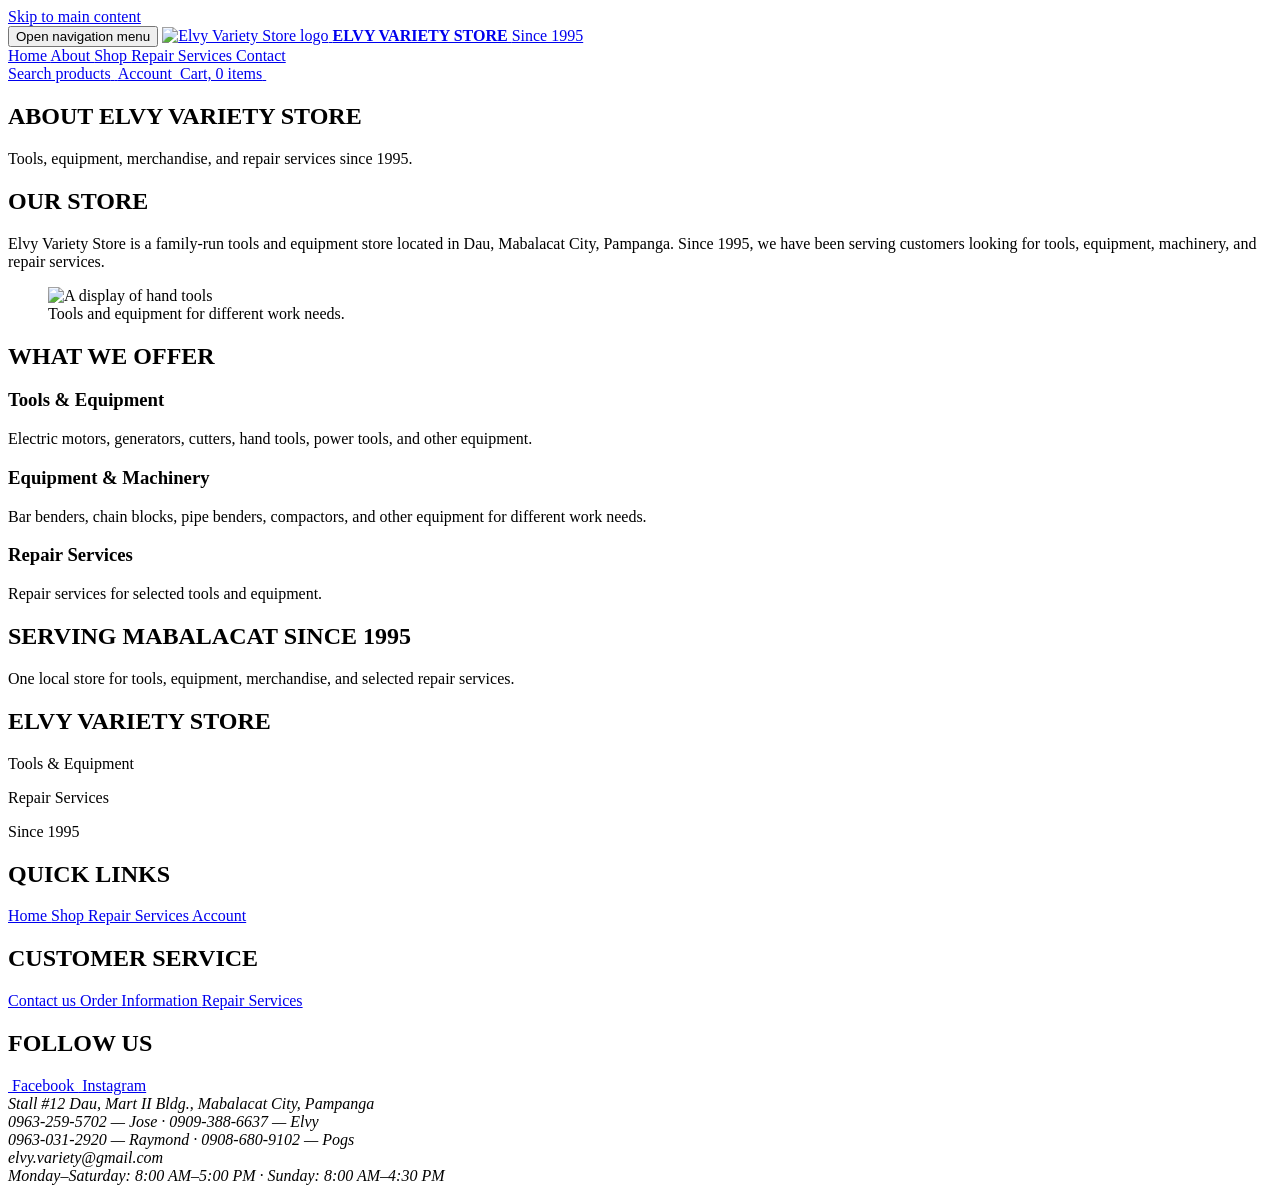
==== about.html @ a3130a74 "Add files via upload" ====
<!DOCTYPE html>
<html lang="en">
    <head>
        <meta charset="UTF-8">
        <meta name="viewport" content="width=device-width, initial-scale=1.0">
        <meta name="description" content="Learn about Elvy Variety Store, serving Dau, Mabalacat City since 1995.">
        <title>
            About | Elvy Variety Store
        </title>
        <link rel="preconnect" href="https://fonts.googleapis.com">
        <link rel="preconnect" href="https://fonts.gstatic.com" crossorigin>
        <link href="https://fonts.googleapis.com/css2?family=Oswald:wght@500;600&family=Poppins:wght@400;500;600;700&display=swap" rel="stylesheet">
        <link rel="stylesheet" href="css/styles.css">
        <script src="js/products.js" defer>
        </script>
        <script src="js/script.js" defer>
        </script>
        <script src="js/cart.js" defer>
        </script>
    </head>
    <body data-page="about" class="page-about">
        <!-- Header -->
        <a class="skip-link" href="#main-content">
            Skip to main content
        </a>
        <header class="site-header">
            <div class="container header-content">
                <!-- Mobile Menu Button -->
                <button class="menu-button" type="button" aria-controls="main-navigation" aria-expanded="false">
                    <span class="screen-reader-only control-label menu-label">Open navigation menu</span>
                    <span class="menu-line">
                    </span>
                    <span class="menu-line">
                    </span>
                    <span class="menu-line">
                    </span>
                </button>
                <!-- Logo and Brand -->
                <a class="brand" href="index.html">
                    <span class="brand-logo">
                        <img src="images/logo/logo.png" alt="Elvy Variety Store logo">
                    </span>
                    <span class="brand-text">
                        <strong>
                            ELVY VARIETY STORE
                        </strong>
                        <span>
                            Since 1995
                        </span>
                    </span>
                </a>
                <!-- Navigation -->
                <nav id="main-navigation" class="main-navigation">
                    <a href="index.html" data-page="home" class="nav-link">
                        Home
                    </a>
                    <a href="about.html" data-page="about" class="nav-link">
                        About
                    </a>
                    <a href="shop.html" data-page="shop" class="nav-link">
                        Shop
                    </a>
                    <a href="repair.html" data-page="repair" class="nav-link">
                        Repair Services
                    </a>
                    <a href="contact.html" data-page="contact" class="nav-link">
                        Contact
                    </a>
                </nav>
                <!-- Search, Account, and Cart -->
                <div class="header-actions">
                    <a class="icon-link" href="shop.html#product-search">
                        <span class="screen-reader-only control-label search-label">Search products</span>
                        <img src="images/logo/search.png" alt="">
                    </a>
                    <a class="icon-link account-link" href="signup.html">
                        <span class="screen-reader-only control-label account-label">Account</span>
                        <img src="images/logo/account.png" alt="">
                    </a>
                    <a class="icon-link cart-link" href="cart.html">
                        <span class="screen-reader-only control-label cart-label">Cart, 0 items</span>
                        <img src="images/logo/cart.png" alt="">
                        <span class="cart-count" aria-hidden="true" hidden>
                            0
                        </span>
                    </a>
                </div>
            </div>
        </header>
        <!-- Main Content -->
        <main id="main-content">
            <!-- About Hero -->
            <section class="page-heading">
                <div class="container">
                    <h1>
                        ABOUT ELVY VARIETY STORE
                    </h1>
                    <p>
                        Tools, equipment, merchandise, and repair services since 1995.
                    </p>
                </div>
            </section>
            <!-- Our Store -->
            <section class="container about-store">
                <div class="about-store-copy">
                    <h2 class="section-title">
                        OUR STORE
                    </h2>
                    <p>
                        Elvy Variety Store is a family-run tools and equipment store located in Dau, Mabalacat City, Pampanga. Since 1995, we have been serving customers looking for tools, equipment, machinery, and repair services.
                    </p>
                </div>
                <figure class="about-photo">
                    <img src="images/store/our-store.png" alt="A display of hand tools">
                    <figcaption class="screen-reader-only">
                        Tools and equipment for different work needs.
                    </figcaption>
                </figure>
            </section>
            <!-- What We Offer -->
            <section class="offers-section">
                <div class="container">
                    <h2 class="section-title">
                        WHAT WE OFFER
                    </h2>
                    <div class="offers-grid">
                        <article class="offer-card">
                            <h3>
                                Tools &amp; Equipment
                            </h3>
                            <p>
                                Electric motors, generators, cutters, hand tools, power tools, and other equipment.
                            </p>
                        </article>
                        <article class="offer-card">
                            <h3>
                                Equipment &amp; Machinery
                            </h3>
                            <p>
                                Bar benders, chain blocks, pipe benders, compactors, and other equipment for different work needs.
                            </p>
                        </article>
                        <article class="offer-card">
                            <h3>
                                Repair Services
                            </h3>
                            <p>
                                Repair services for selected tools and equipment.
                            </p>
                        </article>
                    </div>
                </div>
            </section>
            <!-- Since 1995 Banner -->
            <section class="since-section">
                <div class="container since-banner">
                    <h2>
                        SERVING MABALACAT SINCE 1995
                    </h2>
                    <p>
                        One local store for tools, equipment, merchandise, and selected repair services.
                    </p>
                </div>
            </section>
        </main>
        <!-- Footer -->
        <footer class="site-footer">
            <div class="container footer-grid">
                <section class="footer-column">
                    <h2>
                        ELVY VARIETY STORE
                    </h2>
                    <p>
                        Tools &amp; Equipment
                    </p>
                    <p>
                        Repair Services
                    </p>
                    <p>
                        Since 1995
                    </p>
                </section>
                <nav class="footer-column">
                    <h2>
                        QUICK LINKS
                    </h2>
                    <a href="index.html">
                        Home
                    </a>
                    <a href="shop.html">
                        Shop
                    </a>
                    <a href="repair.html">
                        Repair Services
                    </a>
                    <a href="signup.html">
                        Account
                    </a>
                </nav>
                <nav class="footer-column">
                    <h2>
                        CUSTOMER SERVICE
                    </h2>
                    <a href="contact.html">
                        Contact us
                    </a>
                    <a href="orders.html">
                        Order Information
                    </a>
                    <a href="repair.html">
                        Repair Services
                    </a>
                </nav>
                <section class="footer-column">
                    <h2>
                        FOLLOW US
                    </h2>
                    <a href="https://www.facebook.com/elvy.variety/" target="_blank" rel="noopener noreferrer">
                        <span class="social-item">
                            <img src="images/logo/facebook.png" alt="">
                            Facebook
                        </span>
                    </a>
                    <a href="https://www.instagram.com/" target="_blank" rel="noopener noreferrer">
                        <span class="social-item">
                            <img src="images/logo/instagram.png" alt="">
                            Instagram
                        </span>
                    </a>
                </section>
            </div>
            <!-- Business Details for Printing -->
            <address class="container print-only print-contact">
                Stall #12 Dau, Mart II Bldg., Mabalacat City, Pampanga
                <br>
                0963-259-5702 — Jose · 0909-388-6637 — Elvy
                <br>
                0963-031-2920 — Raymond · 0908-680-9102 — Pogs
                <br>
                elvy.variety@gmail.com
                <br>
                Monday–Saturday: 8:00 AM–5:00 PM · Sunday: 8:00 AM–4:30 PM
            </address>
        </footer>
    </body>
</html>
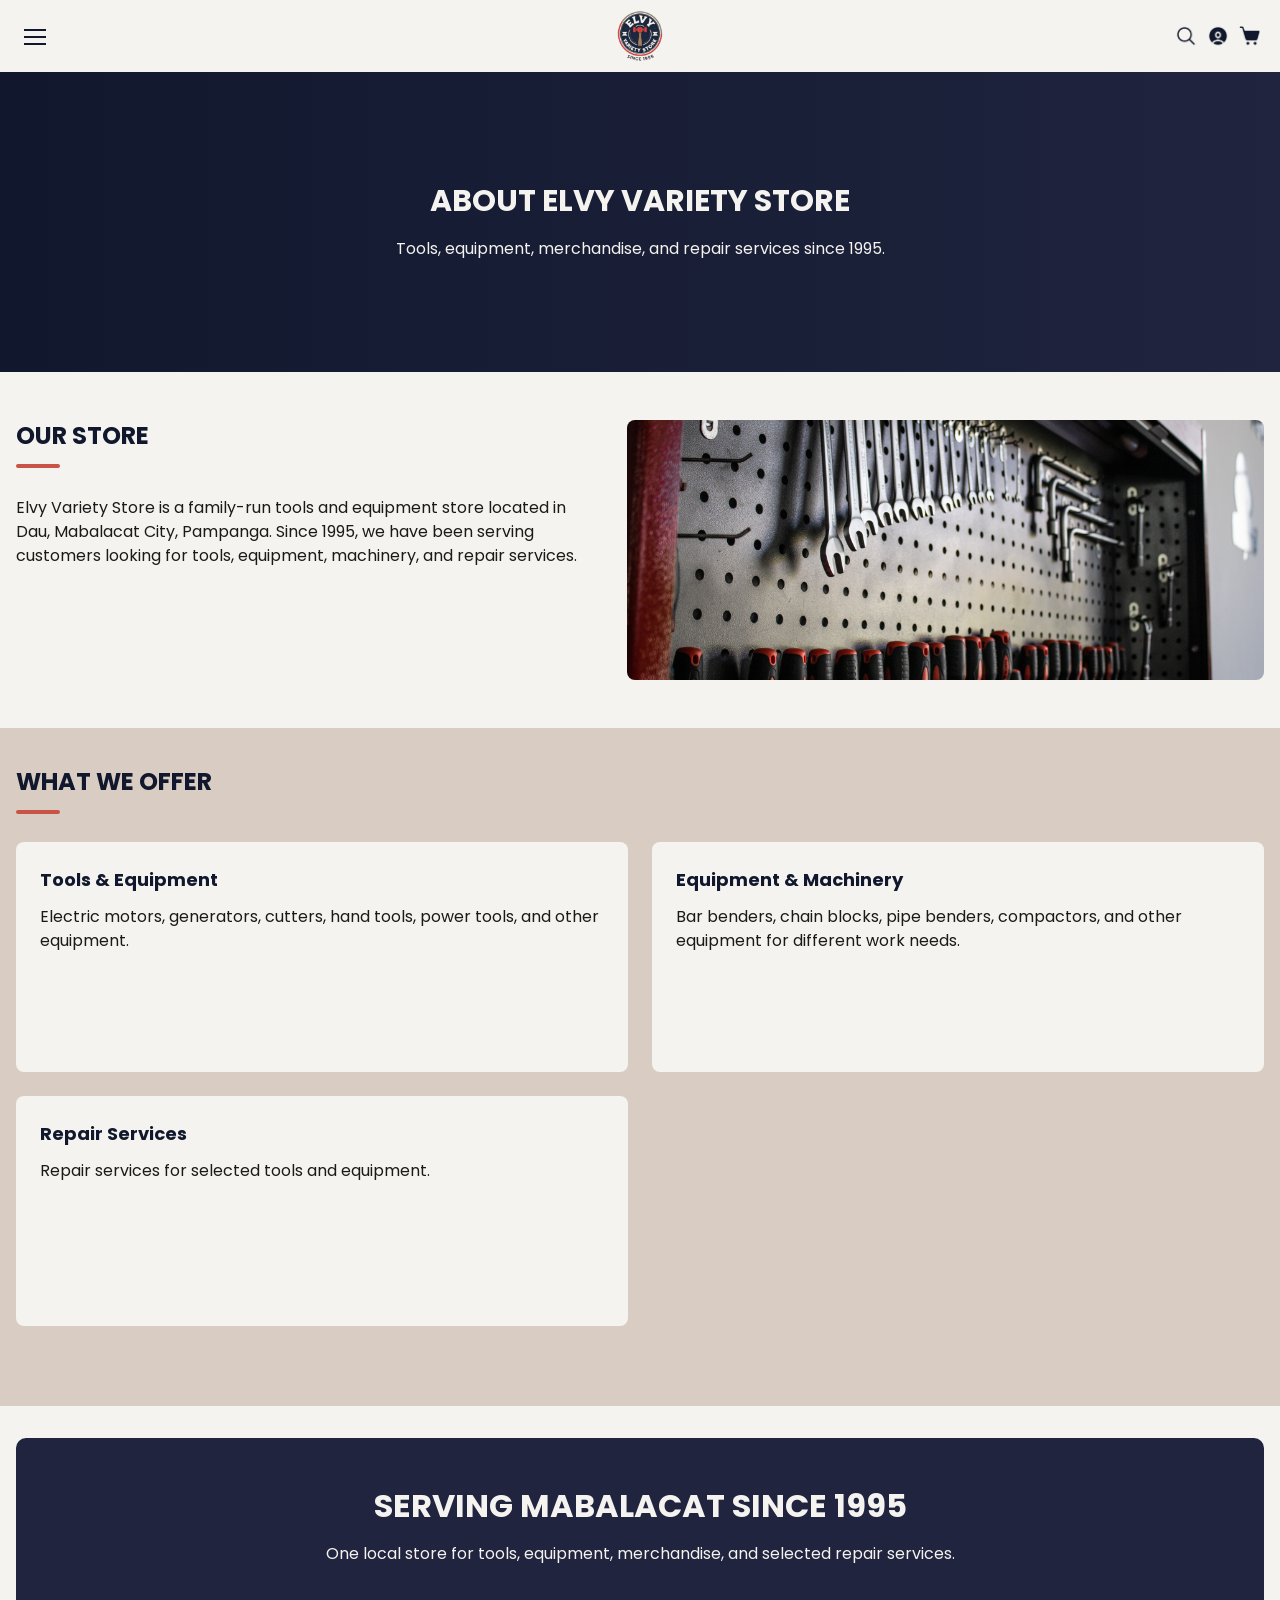
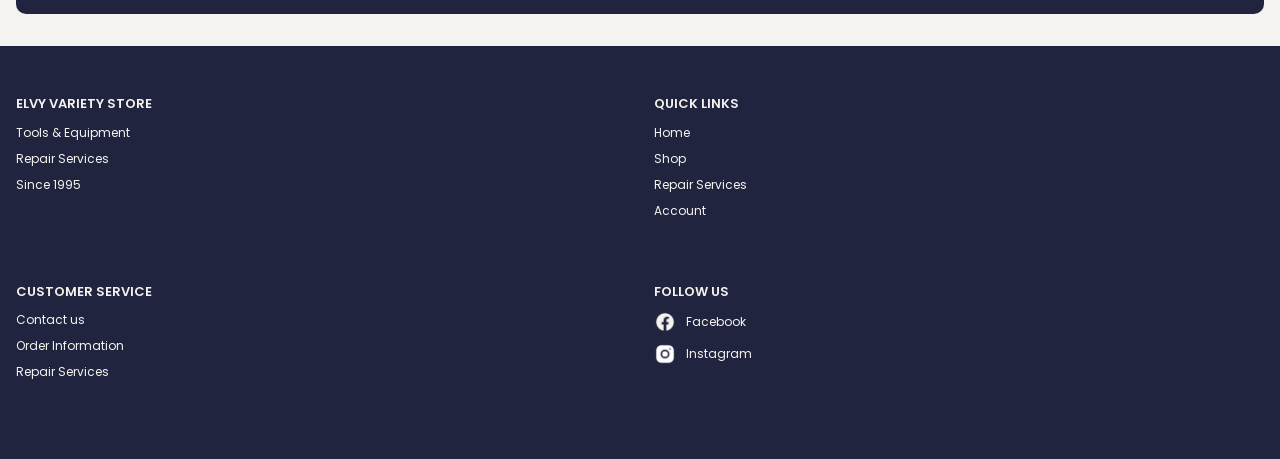
==== commit ab47d006: "Update HTML and add JavaScript" ====
--- a/about.html
+++ b/about.html
@@ -1,246 +1,161 @@
-<!DOCTYPE html>
-<html lang="en">
-    <head>
-        <meta charset="UTF-8">
-        <meta name="viewport" content="width=device-width, initial-scale=1.0">
-        <meta name="description" content="Learn about Elvy Variety Store, serving Dau, Mabalacat City since 1995.">
-        <title>
-            About | Elvy Variety Store
-        </title>
-        <link rel="preconnect" href="https://fonts.googleapis.com">
-        <link rel="preconnect" href="https://fonts.gstatic.com" crossorigin>
-        <link href="https://fonts.googleapis.com/css2?family=Oswald:wght@500;600&family=Poppins:wght@400;500;600;700&display=swap" rel="stylesheet">
-        <link rel="stylesheet" href="css/styles.css">
-        <script src="js/products.js" defer>
-        </script>
-        <script src="js/script.js" defer>
-        </script>
-        <script src="js/cart.js" defer>
-        </script>
-    </head>
-    <body data-page="about" class="page-about">
-        <!-- Header -->
-        <a class="skip-link" href="#main-content">
-            Skip to main content
-        </a>
-        <header class="site-header">
-            <div class="container header-content">
-                <!-- Mobile Menu Button -->
-                <button class="menu-button" type="button" aria-controls="main-navigation" aria-expanded="false">
-                    <span class="screen-reader-only control-label menu-label">Open navigation menu</span>
-                    <span class="menu-line">
-                    </span>
-                    <span class="menu-line">
-                    </span>
-                    <span class="menu-line">
-                    </span>
-                </button>
-                <!-- Logo and Brand -->
-                <a class="brand" href="index.html">
-                    <span class="brand-logo">
-                        <img src="images/logo/logo.png" alt="Elvy Variety Store logo">
-                    </span>
-                    <span class="brand-text">
-                        <strong>
-                            ELVY VARIETY STORE
-                        </strong>
-                        <span>
-                            Since 1995
-                        </span>
-                    </span>
-                </a>
-                <!-- Navigation -->
-                <nav id="main-navigation" class="main-navigation">
-                    <a href="index.html" data-page="home" class="nav-link">
-                        Home
-                    </a>
-                    <a href="about.html" data-page="about" class="nav-link">
-                        About
-                    </a>
-                    <a href="shop.html" data-page="shop" class="nav-link">
-                        Shop
-                    </a>
-                    <a href="repair.html" data-page="repair" class="nav-link">
-                        Repair Services
-                    </a>
-                    <a href="contact.html" data-page="contact" class="nav-link">
-                        Contact
-                    </a>
-                </nav>
-                <!-- Search, Account, and Cart -->
-                <div class="header-actions">
-                    <a class="icon-link" href="shop.html#product-search">
-                        <span class="screen-reader-only control-label search-label">Search products</span>
-                        <img src="images/logo/search.png" alt="">
-                    </a>
-                    <a class="icon-link account-link" href="signup.html">
-                        <span class="screen-reader-only control-label account-label">Account</span>
-                        <img src="images/logo/account.png" alt="">
-                    </a>
-                    <a class="icon-link cart-link" href="cart.html">
-                        <span class="screen-reader-only control-label cart-label">Cart, 0 items</span>
-                        <img src="images/logo/cart.png" alt="">
-                        <span class="cart-count" aria-hidden="true" hidden>
-                            0
-                        </span>
-                    </a>
-                </div>
-            </div>
-        </header>
-        <!-- Main Content -->
-        <main id="main-content">
-            <!-- About Hero -->
-            <section class="page-heading">
-                <div class="container">
-                    <h1>
-                        ABOUT ELVY VARIETY STORE
-                    </h1>
-                    <p>
-                        Tools, equipment, merchandise, and repair services since 1995.
-                    </p>
-                </div>
-            </section>
-            <!-- Our Store -->
-            <section class="container about-store">
-                <div class="about-store-copy">
-                    <h2 class="section-title">
-                        OUR STORE
-                    </h2>
-                    <p>
-                        Elvy Variety Store is a family-run tools and equipment store located in Dau, Mabalacat City, Pampanga. Since 1995, we have been serving customers looking for tools, equipment, machinery, and repair services.
-                    </p>
-                </div>
-                <figure class="about-photo">
-                    <img src="images/store/our-store.png" alt="A display of hand tools">
-                    <figcaption class="screen-reader-only">
-                        Tools and equipment for different work needs.
-                    </figcaption>
-                </figure>
-            </section>
-            <!-- What We Offer -->
-            <section class="offers-section">
-                <div class="container">
-                    <h2 class="section-title">
-                        WHAT WE OFFER
-                    </h2>
-                    <div class="offers-grid">
-                        <article class="offer-card">
-                            <h3>
-                                Tools &amp; Equipment
-                            </h3>
-                            <p>
-                                Electric motors, generators, cutters, hand tools, power tools, and other equipment.
-                            </p>
-                        </article>
-                        <article class="offer-card">
-                            <h3>
-                                Equipment &amp; Machinery
-                            </h3>
-                            <p>
-                                Bar benders, chain blocks, pipe benders, compactors, and other equipment for different work needs.
-                            </p>
-                        </article>
-                        <article class="offer-card">
-                            <h3>
-                                Repair Services
-                            </h3>
-                            <p>
-                                Repair services for selected tools and equipment.
-                            </p>
-                        </article>
-                    </div>
-                </div>
-            </section>
-            <!-- Since 1995 Banner -->
-            <section class="since-section">
-                <div class="container since-banner">
-                    <h2>
-                        SERVING MABALACAT SINCE 1995
-                    </h2>
-                    <p>
-                        One local store for tools, equipment, merchandise, and selected repair services.
-                    </p>
-                </div>
-            </section>
-        </main>
-        <!-- Footer -->
-        <footer class="site-footer">
-            <div class="container footer-grid">
-                <section class="footer-column">
-                    <h2>
-                        ELVY VARIETY STORE
-                    </h2>
-                    <p>
-                        Tools &amp; Equipment
-                    </p>
-                    <p>
-                        Repair Services
-                    </p>
-                    <p>
-                        Since 1995
-                    </p>
-                </section>
-                <nav class="footer-column">
-                    <h2>
-                        QUICK LINKS
-                    </h2>
-                    <a href="index.html">
-                        Home
-                    </a>
-                    <a href="shop.html">
-                        Shop
-                    </a>
-                    <a href="repair.html">
-                        Repair Services
-                    </a>
-                    <a href="signup.html">
-                        Account
-                    </a>
-                </nav>
-                <nav class="footer-column">
-                    <h2>
-                        CUSTOMER SERVICE
-                    </h2>
-                    <a href="contact.html">
-                        Contact us
-                    </a>
-                    <a href="orders.html">
-                        Order Information
-                    </a>
-                    <a href="repair.html">
-                        Repair Services
-                    </a>
-                </nav>
-                <section class="footer-column">
-                    <h2>
-                        FOLLOW US
-                    </h2>
-                    <a href="https://www.facebook.com/elvy.variety/" target="_blank" rel="noopener noreferrer">
-                        <span class="social-item">
-                            <img src="images/logo/facebook.png" alt="">
-                            Facebook
-                        </span>
-                    </a>
-                    <a href="https://www.instagram.com/" target="_blank" rel="noopener noreferrer">
-                        <span class="social-item">
-                            <img src="images/logo/instagram.png" alt="">
-                            Instagram
-                        </span>
-                    </a>
-                </section>
-            </div>
-            <!-- Business Details for Printing -->
-            <address class="container print-only print-contact">
-                Stall #12 Dau, Mart II Bldg., Mabalacat City, Pampanga
-                <br>
-                0963-259-5702 — Jose · 0909-388-6637 — Elvy
-                <br>
-                0963-031-2920 — Raymond · 0908-680-9102 — Pogs
-                <br>
-                elvy.variety@gmail.com
-                <br>
-                Monday–Saturday: 8:00 AM–5:00 PM · Sunday: 8:00 AM–4:30 PM
-            </address>
-        </footer>
-    </body>
-</html>
+<!DOCTYPE html>
+<html lang="en">
+    <head>
+        <meta charset="UTF-8">
+        <meta name="viewport" content="width=device-width, initial-scale=1.0">
+        <meta name="description" content="Learn about Elvy Variety Store, serving Dau, Mabalacat City since 1995.">
+        <title>About | Elvy Variety Store</title>
+        <link rel="icon" href="favicon.ico">
+        <link rel="preconnect" href="https://fonts.googleapis.com">
+        <link rel="preconnect" href="https://fonts.gstatic.com" crossorigin>
+        <link href="https://fonts.googleapis.com/css2?family=Oswald:wght@500;600&family=Poppins:wght@400;500;600;700&display=swap" rel="stylesheet">
+        <link rel="stylesheet" href="css/styles.css">
+        <script src="js/products.js" defer></script>
+        <script src="js/script.js" defer></script>
+        <script src="js/cart.js" defer></script>
+    </head>
+    <body class="page-about">
+        <!-- Header -->
+        <a class="skip-link" href="#main-content">Skip to main content</a>
+        <header class="site-header">
+            <div class="container header-content">
+                <button class="menu-button" type="button">
+                    <span class="screen-reader-only control-label menu-label">Open navigation menu</span>
+                    <span class="menu-line"></span>
+                    <span class="menu-line"></span>
+                    <span class="menu-line"></span>
+                </button>
+                <a class="brand" href="index.html">
+                    <span class="brand-logo">
+                        <img src="images/logo/logo.png" alt="Elvy Variety Store logo">
+                    </span>
+                    <span class="brand-text">
+                        <strong>ELVY VARIETY STORE</strong>
+                        <span>Since 1995</span>
+                    </span>
+                </a>
+                <nav id="main-navigation" class="main-navigation">
+                    <a href="index.html" class="nav-link">Home</a>
+                    <a href="about.html" class="nav-link">About</a>
+                    <a href="shop.html" class="nav-link">Shop</a>
+                    <a href="repair.html" class="nav-link">Repair Services</a>
+                    <a href="contact.html" class="nav-link">Contact</a>
+                </nav>
+                <div class="header-actions">
+                    <a class="icon-link" href="shop.html#product-search">
+                        <span class="screen-reader-only control-label search-label">Search products</span>
+                        <img src="images/logo/search.png" alt="">
+                    </a>
+                    <a class="icon-link account-link" href="signup.html">
+                        <span class="screen-reader-only control-label account-label">Account</span>
+                        <img src="images/logo/account.png" alt="">
+                    </a>
+                    <a class="icon-link cart-link" href="cart.html">
+                        <span class="screen-reader-only control-label cart-label">Cart, 0 items</span>
+                        <img src="images/logo/cart.png" alt="">
+                        <span class="cart-count" hidden>0</span>
+                    </a>
+                </div>
+            </div>
+        </header>
+        <!-- Main Content -->
+        <main id="main-content">
+            <!-- About Hero -->
+            <section class="page-heading">
+                <div class="container">
+                    <h1>ABOUT ELVY VARIETY STORE</h1>
+                    <p>Tools, equipment, merchandise, and repair services since 1995.</p>
+                </div>
+            </section>
+            <!-- Our Store -->
+            <section class="container about-store">
+                <div class="about-store-copy">
+                    <h2 class="section-title">OUR STORE</h2>
+                    <p>Elvy Variety Store is a family-run tools and equipment store located in Dau, Mabalacat City, Pampanga. Since 1995, we have been serving customers looking for tools, equipment, machinery, and repair services.</p>
+                </div>
+                <figure class="about-photo">
+                    <img src="images/store/our-store.png" alt="A display of hand tools">
+                    <figcaption class="screen-reader-only">Tools and equipment for different work needs.</figcaption>
+                </figure>
+            </section>
+            <!-- What We Offer -->
+            <section class="offers-section">
+                <div class="container">
+                    <h2 class="section-title">WHAT WE OFFER</h2>
+                    <div class="offers-grid">
+                        <article class="offer-card">
+                            <h3>Tools &amp; Equipment</h3>
+                            <p>Electric motors, generators, cutters, hand tools, power tools, and other equipment.</p>
+                        </article>
+                        <article class="offer-card">
+                            <h3>Equipment &amp; Machinery</h3>
+                            <p>Bar benders, chain blocks, pipe benders, compactors, and other equipment for different work needs.</p>
+                        </article>
+                        <article class="offer-card">
+                            <h3>Repair Services</h3>
+                            <p>Repair services for selected tools and equipment.</p>
+                        </article>
+                    </div>
+                </div>
+            </section>
+            <!-- Since 1995 Banner -->
+            <section class="since-section">
+                <div class="container since-banner">
+                    <h2>SERVING MABALACAT SINCE 1995</h2>
+                    <p>One local store for tools, equipment, merchandise, and selected repair services.</p>
+                </div>
+            </section>
+        </main>
+        <!-- Footer -->
+        <footer class="site-footer">
+            <div class="container footer-grid">
+                <section class="footer-column">
+                    <h2>ELVY VARIETY STORE</h2>
+                    <p>Tools &amp; Equipment</p>
+                    <p>Repair Services</p>
+                    <p>Since 1995</p>
+                </section>
+                <nav class="footer-column">
+                    <h2>QUICK LINKS</h2>
+                    <a href="index.html">Home</a>
+                    <a href="shop.html">Shop</a>
+                    <a href="repair.html">Repair Services</a>
+                    <a href="signup.html">Account</a>
+                </nav>
+                <nav class="footer-column">
+                    <h2>CUSTOMER SERVICE</h2>
+                    <a href="contact.html">Contact us</a>
+                    <a href="orders.html">Order Information</a>
+                    <a href="repair.html">Repair Services</a>
+                </nav>
+                <section class="footer-column">
+                    <h2>FOLLOW US</h2>
+                    <a href="https://www.facebook.com/elvy.variety/" target="_blank" rel="noopener noreferrer">
+                        <span class="social-item">
+                            <img src="images/logo/facebook.png" alt="">
+                            Facebook
+                        </span>
+                    </a>
+                    <a href="https://www.instagram.com/" target="_blank" rel="noopener noreferrer">
+                        <span class="social-item">
+                            <img src="images/logo/instagram.png" alt="">
+                            Instagram
+                        </span>
+                    </a>
+                </section>
+            </div>
+            <!-- Business Details for Printing -->
+            <address class="container print-only print-contact">
+                Stall #12 Dau, Mart II Bldg., Mabalacat City, Pampanga
+                <br>
+                0963-259-5702 — Jose · 0909-388-6637 — Elvy
+                <br>
+                0963-031-2920 — Raymond · 0908-680-9102 — Pogs
+                <br>
+                elvy.variety@gmail.com
+                <br>
+                Monday–Saturday: 8:00 AM–5:00 PM · Sunday: 8:00 AM–4:30 PM
+            </address>
+        </footer>
+    </body>
+</html>
--- a/css/styles.css
+++ b/css/styles.css
@@ -0,0 +1,835 @@
+/* General Styles */
+:root {
+    --navy: #20243F; --deep-navy: #11182D; --beige: #D9CDC3; --off-white: #F5F3EF; --red: #CA5348; --black-gray: #1A1A1A; --gray: #6B6F76;
+    --green: #2E7D32; --orange: #D99A2B;
+}
+* { box-sizing: border-box; }
+body {
+    margin: 0; background: var(--off-white); color: var(--black-gray); font-family: "Poppins", Arial, sans-serif; font-size: 14px;
+    line-height: 1.5;
+}
+h1, h2, h3, p, figure { margin: 0; }
+h1, h2, h3 { color: var(--deep-navy); }
+a { color: inherit; text-decoration: none; }
+a:hover { text-decoration: underline; }
+button { font: inherit; cursor: pointer; }
+select { cursor: pointer; }
+button:disabled { cursor: default; opacity: .55; }
+img { max-width: 100%; display: block; }
+button, a, input, textarea, select { -webkit-tap-highlight-color: transparent; }
+:focus-visible { outline: 3px solid var(--red); outline-offset: 4px; }
+.container { width: calc(100% - 32px); max-width: 1248px; margin: 0 auto; }
+.button,
+.account-primary-button,
+.commerce-button {
+    display: inline-flex; align-items: center; justify-content: center; min-height: 44px; padding: 10px 24px;
+    border: 1px solid var(--deep-navy); border-radius: 6px; background: var(--deep-navy); color: var(--off-white);
+    font-family: "Oswald", "Arial Narrow", sans-serif; font-weight: 600; font-size: 16px; line-height: 1.4; text-align: center;
+    text-decoration: none; cursor: pointer;
+}
+.button:focus-visible,
+.account-primary-button:focus-visible,
+.commerce-button:focus-visible,
+.button:hover,
+.account-primary-button:hover,
+.commerce-button:hover {
+    background: var(--navy); text-decoration: none;
+}
+.button-secondary { color: var(--deep-navy); background: var(--beige); border-color: var(--beige); }
+.button-secondary:hover, .button-secondary:focus-visible { background: #cbbcaf; }
+.section-title { margin-bottom: 28px; font-size: 24px; line-height: 1.35; font-weight: 700; }
+.section-title::after {
+    content: ""; display: block; width: 44px; height: 4px; background: var(--red); border-radius: 2px; margin-top: 12px;
+}
+section.page-heading {
+    background: linear-gradient(90deg, var(--deep-navy), var(--navy)); color: var(--off-white); padding: 64px 0; text-align: center;
+}
+.page-heading h1 { color: inherit; font-size: 30px; line-height: 1.25; margin-bottom: 16px; }
+.page-heading p { max-width: 820px; margin: auto; }
+.image-placeholder {
+    display: flex; flex-direction: column; align-items: center; justify-content: center; min-height: 120px; padding: 16px;
+    background: #e5e2dd; color: var(--gray); border: 1px dashed #8e9197; text-align: center; border-radius: 6px;
+}
+.form-message {
+    margin-top: 14px; color: var(--deep-navy); padding: 12px; background: #e9e5df; border-left: 3px solid var(--red); font-size: 13px;
+}
+.form-message:empty { display: none; }
+
+/* Add to Cart Confirmation */
+.cart-notification {
+    position: fixed; right: 16px; bottom: 16px; z-index: 100; width: max-content; max-width: calc(100% - 32px); padding: 12px 16px;
+    border-left: 4px solid var(--red); border-radius: 6px; background: var(--deep-navy); color: var(--off-white); font-size: 14px;
+    line-height: 1.5; overflow-wrap: break-word; display: none; pointer-events: none;
+}
+.cart-notification.is-visible { display: block; }
+fieldset { border: 0; margin: 0; padding: 0; min-width: 0; }
+legend { padding: 0; }
+label { display: block; margin-bottom: 8px; }
+.form-input {
+    display: block; width: 100%; min-width: 0; min-height: 48px; padding: 12px 14px; border: 1px solid rgba(17, 24, 45, 0.4);
+    border-radius: 6px; background: var(--off-white); color: var(--deep-navy); font-family: inherit; font-size: 16px; font-weight: 400;
+    line-height: 1.5; text-align: left;
+}
+
+/* Shared Form Focus and Placeholder Styles */
+input::placeholder, textarea::placeholder { color: var(--gray); opacity: 1; }
+.form-input:focus { border-color: var(--red); box-shadow: 0 0 0 2px rgba(202, 83, 72, 0.15); }
+textarea.form-input { min-height: 100px; vertical-align: top; resize: vertical; }
+.form-choice { accent-color: var(--deep-navy); width: 18px; height: 18px; }
+.skip-link { position: absolute; z-index: 10; left: 16px; top: -100px; background: white; padding: 8px 16px; }
+.skip-link:focus { top: 8px; }
+.screen-reader-only {
+    position: absolute; width: 1px; height: 1px; padding: 0; margin: -1px; overflow: hidden; clip-path: inset(50%); white-space: nowrap;
+    border: 0;
+}
+.print-only { display: none; }
+
+/* Header and Navigation */
+.site-header { background: var(--off-white); position: relative; z-index: 5; }
+.header-content { height: 72px; display: grid; grid-template-columns: 1fr auto 1fr; align-items: center; }
+.menu-button { width: 40px; height: 40px; border: 0; background: transparent; padding: 8px; color: var(--deep-navy); }
+.menu-line { display: block; height: 2px; width: 22px; margin: 5px 0; background: currentColor; }
+.brand, .brand:hover, .brand:active, .brand:focus-visible { display: flex; align-items: center; gap: 16px; text-decoration: none; }
+.brand-logo { width: 48px; height: 52px; overflow: hidden; position: relative; }
+.brand-logo img { position: absolute; left: -21.5%; top: -17.8%; width: 142%; height: auto; max-width: none; }
+.brand-text { display: none; }
+.header-actions { justify-self: end; display: flex; align-items: center; gap: 4px; }
+.icon-link {
+    display: flex; align-items: center; justify-content: center; width: 28px; height: 36px; position: relative; border-radius: 4px;
+}
+.icon-link img { width: 22px; height: 22px; object-fit: contain; }
+.main-navigation {
+    display: none; position: absolute; left: 0; right: 0; top: 72px; background: var(--off-white); padding: 12px 16px 20px;
+    box-shadow: 0 8px 10px #11182d20;
+}
+.main-navigation.is-open { display: flex; flex-direction: column; gap: 8px; }
+.main-navigation a { padding: 10px; color: var(--deep-navy); font-weight: 600; }
+.main-navigation a.active::after {
+    content: ""; display: block; width: 30px; height: 3px; background: var(--red); margin-top: 6px; border-radius: 2px;
+}
+
+/* Home Page - Hero */
+.home-hero { background: linear-gradient(90deg, var(--deep-navy), var(--navy)); color: var(--off-white); }
+.home-hero-content { padding-top: 32px; padding-bottom: 74px; }
+.home-hero-copy { text-align: center; }
+.red-line { width: 44px; height: 4px; margin: 0 auto 24px; background: var(--red); border-radius: 2px; }
+.home-hero h1 { color: inherit; font-size: 38px; line-height: 1.2; margin-bottom: 16px; }
+.home-hero-copy p { font-size: 14px; margin-bottom: 16px; }
+.hero-buttons { display: flex; justify-content: center; gap: 16px; }
+.hero-buttons .button { flex: 1; padding-left: 12px; padding-right: 12px; }
+.hero-photo { margin-top: 40px; }
+.hero-photo img { width: 100%; height: 270px; object-fit: cover; }
+
+/* Home Page - Store Information */
+.store-highlights { display: grid; grid-template-columns: repeat(2, minmax(0, 1fr)); gap: 64px 20px; padding: 58px 0; }
+.store-highlight { display: flex; align-items: center; gap: 8px; font-size: 12px; }
+.store-highlight img { width: 28px; height: 28px; object-fit: contain; flex-shrink: 0; }
+.store-highlight h2 { font-size: 12px; font-weight: 600; }
+
+/* Home Page - Shop Categories */
+.categories-section { padding: 30px 0; }
+.category-grid { display: flex; flex-wrap: wrap; gap: 16px; justify-content: center; }
+.category-card { border: 1px solid #94969b; border-radius: 8px; padding: 16px; width: calc(50% - 8px); text-align: center; }
+.category-card img {
+    width: 140px; height: 110px; object-fit: contain; border-radius: 6px; margin: 0 auto 20px; object-position: center; background: #fff;
+}
+.category-card figcaption { font-weight: 600; font-size: 13px; }
+
+/* Product Cards */
+.featured-section, .shop-list-section { background: var(--beige); padding: 36px 0; }
+.product-grid { display: grid; grid-template-columns: repeat(2, minmax(0, 1fr)); gap: 16px; }
+.product-card {
+    background: var(--off-white); border: 1px solid #8f9197; border-radius: 10px; padding: 10px; display: flex; flex-direction: column;
+    gap: 8px; min-width: 0;
+}
+.product-photo { display: block; background: white; border-radius: 6px; overflow: hidden; }
+.product-photo img { width: 100%; height: 150px; object-fit: contain; object-position: center; background: #fff; }
+.product-price { font-size: 14px; font-weight: 700; }
+.product-name { font-size: 13px; font-weight: 600; overflow-wrap: anywhere; }
+.availability { color: var(--green); font-size: 12px; }
+.product-card .button { width: 100%; font-size: 14px; padding: 8px; min-height: 40px; margin-top: auto; }
+.featured-products {
+    display: flex; overflow-x: auto; gap: 16px; padding-bottom: 20px; scrollbar-color: var(--gray) var(--off-white); scrollbar-width: thin;
+}
+.featured-products .product-card { width: 280px; flex-shrink: 0; padding: 14px; border-radius: 6px; }
+.featured-products .product-photo img { height: 190px; }
+.featured-products .product-price { font-size: 18px; }
+.featured-products .product-name { font-size: 16px; }
+
+/* Home Page - Repair Services */
+.repair-banner-section { background: var(--beige); padding: 8px 0 16px; }
+.repair-banner { background: var(--deep-navy); color: var(--off-white); border-radius: 10px; overflow: hidden; }
+.repair-banner-copy { padding: 24px 20px; }
+.repair-banner-copy .red-line { margin: 0 0 14px; }
+.repair-banner h2 { font-size: 24px; color: inherit; line-height: 1.35; margin-bottom: 12px; }
+.repair-banner p { margin-bottom: 12px; font-size: 13px; }
+.repair-banner-photo { height: 160px; overflow: hidden; position: relative; }
+.repair-banner-photo img { position: absolute; inset: 0; width: 100%; height: 100%; object-fit: cover; object-position: center 32%; }
+
+/* Store Video */
+.video-section { padding: 36px 0; }
+.video-section .section-title { margin-bottom: 16px; }
+.video-section p { font-size: 13px; margin-bottom: 24px; }
+.store-video {
+    display: block; width: 100%; max-width: 900px; height: auto; aspect-ratio: 16 / 9; background-color: var(--deep-navy);
+    border-radius: 10px; object-fit: contain; margin: auto;
+}
+
+/* About Page */
+.about-store { padding: 40px 0 32px; }
+.about-photo { margin-top: 70px; }
+.about-photo img { width: 100%; height: 260px; object-fit: cover; border-radius: 8px; }
+.offers-section { background: var(--beige); padding: 38px 0 60px; }
+.offers-grid {
+    display: flex; overflow-x: auto; gap: 16px; padding-bottom: 20px; scrollbar-color: var(--gray) var(--off-white); scrollbar-width: thin;
+}
+.offer-card { min-width: 280px; width: 280px; min-height: 180px; padding: 24px 16px; background: var(--off-white); border-radius: 8px; }
+.offer-card h3 { font-size: 18px; margin-bottom: 12px; }
+.since-section { padding: 32px 0; }
+.since-banner { background: var(--navy); color: var(--off-white); text-align: center; border-radius: 10px; padding: 30px 20px; }
+.since-banner h2 { color: inherit; font-size: 24px; line-height: 1.25; margin-bottom: 16px; }
+.about-store p, .offer-card p, .since-banner p { font-size: 13px; }
+
+/* Shop Page */
+.shop-controls { padding: 24px 0; }
+.shop-search-row { display: flex; flex-wrap: wrap; gap: 12px; align-items: center; margin-bottom: 16px; }
+
+/* Search Bar */
+.shop-search { flex: 1 1 180px; min-width: 0; position: relative; border-radius: 6px; }
+#product-search {
+    min-height: 44px; height: 44px; padding-top: 10px; padding-bottom: 10px; padding-left: 44px; border-color: var(--gray); font-size: 12px;
+    -webkit-appearance: none; appearance: none;
+}
+.shop-search img { position: absolute; top: 50%; left: 14px; width: 20px; height: 20px; transform: translateY(-50%); pointer-events: none; }
+
+/* Search Focus */
+.shop-search:focus-within { outline: 2px solid var(--red); outline-offset: 2px; }
+#product-search:focus { outline: none; box-shadow: none; }
+
+/* Sort By Dropdown */
+.sort-control { position: relative; flex: 0 0 152px; width: 152px; max-width: 100%; min-width: 0; }
+.sort-control select {
+    min-height: 44px; height: 44px; padding: 12px 28px 12px 8px; border-color: var(--gray); font-size: 12px; -webkit-appearance: none;
+    appearance: none;
+}
+.sort-control::after {
+    content: ""; position: absolute; top: 50%; right: 12px; width: 0; height: 0; border-left: 5px solid transparent;
+    border-right: 5px solid transparent; border-top: 6px solid var(--deep-navy); transform: translateY(-50%); pointer-events: none;
+}
+#product-search:hover, .sort-control select:hover { border-color: var(--navy); }
+.sort-control select:focus { outline: 2px solid var(--red); outline-offset: 2px; border-color: var(--gray); box-shadow: none; }
+.category-filters { display: flex; flex-wrap: wrap; gap: 10px; }
+.category-filter {
+    background: var(--beige); color: var(--deep-navy); border: 1px solid #8f9197; border-radius: 6px; padding: 8px 12px; font-size: 12px;
+}
+.category-filter.active { background: var(--deep-navy); color: white; }
+.empty-products { grid-column: 1 / -1; padding: 32px; background: var(--off-white); border-radius: 8px; }
+
+/* Footer */
+.site-footer { background: var(--navy); color: var(--off-white); padding: 48px 0 70px; }
+.footer-grid { display: grid; grid-template-columns: repeat(2, minmax(0, 1fr)); gap: 54px 28px; }
+.footer-column h2 { color: inherit; font-size: 13px; font-weight: 600; margin-bottom: 10px; }
+.footer-column p, .footer-column a { font-size: 12px; margin-bottom: 8px; }
+.footer-column a { display: block; }
+.social-item { display: flex; align-items: center; gap: 10px; font-size: 12px; margin-bottom: 10px; }
+.social-item img { width: 22px; height: 22px; object-fit: contain; }
+
+/* Account Pages */
+section.account-heading, section.signup-heading { min-height: 220px; text-align: left; }
+section.account-heading .container::before,
+section.signup-heading .container::before {
+    content: ""; display: block; width: 44px; height: 4px; margin: 0 0 16px; border-radius: 6px; background: var(--red);
+}
+section.account-heading h1, section.signup-heading h1 { margin: 0 0 8px; }
+section.account-heading p, section.signup-heading p { max-width: none; margin: 0; font-size: 16px; }
+
+/* Sign Up and Sign In */
+.signup-section { padding-top: 32px; padding-bottom: 32px; }
+.signup-card { position: relative; max-width: 600px; margin: 0 auto; padding: 24px; border-radius: 10px; background: var(--beige); }
+.signup-card h2 { margin: 0 0 14px; font-size: 28px; }
+.account-form-field { margin-bottom: 12px; }
+.account-form-field label { margin-bottom: 10px; color: var(--black-gray); font-size: 14px; font-weight: 600; }
+
+/* Password Visibility Controls */
+.password-control { position: relative; min-width: 0; }
+.password-input { width: 100%; min-width: 0; padding-right: 52px; }
+.password-toggle {
+    position: absolute; top: 50%; right: 3px; display: inline-flex; align-items: center; justify-content: center; width: 42px; height: 42px;
+    padding: 0; border: 0; border-radius: 4px; color: var(--navy); background: transparent; transform: translateY(-50%); cursor: pointer;
+}
+.password-eye-icon { display: block; width: 20px; height: 20px; pointer-events: none; object-fit: contain; }
+.form-input.input-error { border-color: var(--red); }
+#profile-form .form-input:disabled { color: var(--black-gray); opacity: 1; }
+.password-toggle:hover, .password-toggle:focus-visible { color: var(--red); background: rgba(17, 24, 45, 0.06); }
+.password-toggle:focus-visible { outline: 2px solid var(--red); outline-offset: -2px; }
+.account-terms { display: flex; align-items: flex-start; gap: 8px; padding: 0 10px; margin: 12px 0; font-size: 14px; }
+.account-terms input { flex: 0 0 auto; margin: 0; }
+.signup-submit { width: 100%; }
+.signin-link { margin: 20px 0 0; text-align: center; font-size: 16px; }
+.signin-link a { text-decoration: none; color: var(--deep-navy); font-weight: 600; }
+.signin-link a:hover, .signin-link a:active, .signin-link a:focus-visible { color: var(--red); }
+
+/* Account Profile and Orders */
+.account-layout { display: grid; grid-template-columns: 280px minmax(0, 1fr); gap: 40px; padding-top: 48px; padding-bottom: 72px; }
+.account-menu { min-height: 560px; padding: 24px; border-radius: 10px; background: var(--beige); }
+.account-menu h2 { margin: 0 0 16px; font-size: 20px; }
+.account-menu nav { display: grid; gap: 14px; }
+.account-menu nav a,
+.account-menu nav button {
+    display: block; width: 100%; min-height: 44px; padding: 10px 4px; border: 0; border-radius: 5px; background: transparent;
+    color: var(--deep-navy); text-decoration: none; text-align: center; font-family: inherit; font-size: 16px; font-weight: 600;
+    cursor: pointer;
+}
+.account-menu nav .active { background: var(--deep-navy); color: var(--off-white); }
+.account-menu nav a:hover, .account-menu nav button:hover { background: rgba(17, 24, 45, .08); }
+.account-menu nav .active:hover { background: var(--navy); }
+.account-panel { padding: 24px; border: 1px solid var(--gray); border-radius: 10px; }
+.account-panel h2 { margin: 0 0 16px; font-size: 18px; font-weight: 600; }
+.account-panel-heading { display: flex; justify-content: space-between; align-items: center; gap: 12px; margin: -5px 0 14px; }
+.account-panel-heading h2 { margin: 0; }
+.account-panel-heading button { flex: 0 0 auto; min-width: 150px; }
+.profile-fields { display: grid; grid-template-columns: 1fr 1fr; column-gap: 30px; row-gap: 12px; }
+.account-content, .profile-field { min-width: 0; }
+.profile-field label { margin-bottom: 0; font-size: 16px; font-weight: 600; }
+.profile-fields .profile-field input { text-overflow: ellipsis; }
+.profile-email { grid-column: 1; }
+.profile-panel { min-height: 220px; }
+.recent-orders { min-height: 246px; margin-top: 24px; }
+.recent-orders-table, .order-history-table { width: 100%; border-collapse: collapse; table-layout: fixed; color: var(--black-gray); }
+.recent-orders-table th, .order-history-table th { color: var(--deep-navy); text-align: left; font-weight: 600; }
+.recent-orders-table th, .recent-orders-table td { padding: 10px 0; font-size: 15px; }
+.recent-orders-table tbody tr + tr { border-top: 1px solid var(--gray); }
+.recent-item-column { width: 42%; }
+.recent-order-column, .recent-total-column { width: 19%; }
+.recent-status-column { width: 20%; }
+.view-orders-link { display: block; margin-top: 7px; color: var(--deep-navy); text-align: right; font-size: 13px; font-weight: 600; }
+.order-history { min-height: 560px; }
+.order-history-table thead { background: var(--deep-navy); }
+.order-history-table th { padding: 14px 16px; color: var(--off-white); font-size: 15px; }
+.order-history-table th:first-child { border-radius: 5px 0 0 0; }
+.order-history-table th:last-child { border-radius: 0 5px 0 0; }
+.order-history-table td { padding: 17px 16px; font-size: 15px; overflow-wrap: break-word; }
+.order-history-table tbody tr:nth-child(odd) { background: #fff; }
+.history-order-column { width: 13%; }
+.history-date-column { width: 17%; }
+.history-item-column { width: 36%; }
+.history-total-column { width: 18%; }
+.history-status-column { width: 16%; }
+.status-processing { color: #996000; }
+.status-completed { color: var(--green); }
+.status-cancelled { color: #b23e35; }
+.account-message {
+    margin: 12px 0 0; padding: 10px; border-left: 3px solid var(--red); background: rgba(255, 255, 255, .45); color: var(--deep-navy);
+    font-size: 12px;
+}
+
+/* Repair Services and Contact Hero */
+.repair-hero, .contact-hero { color: var(--off-white); background: linear-gradient(110deg, var(--deep-navy), var(--navy)); }
+.service-hero-copy .page-heading {
+    display: block; min-height: 0; padding: 0; margin: 14px 0 16px; color: inherit; background: none; text-align: left; font-size: 30px;
+    line-height: 1.2; font-weight: 700;
+}
+.service-hero-copy p { font-size: 14px; line-height: 1.5; }
+.service-accent { display: block; width: 44px; height: 4px; border-radius: 2px; background: var(--red); }
+.repair-hero-layout { display: grid; gap: 42px; padding-top: 32px; padding-bottom: 32px; }
+.repair-hero-image, .store-map { min-width: 0; }
+.repair-service-photo { width: 100%; height: 180px; border-radius: 8px; object-fit: cover; }
+.service-image-caption {
+    position: absolute; width: 1px; height: 1px; padding: 0; overflow: hidden; clip-path: inset(50%); white-space: nowrap;
+}
+.contact-hero { padding: 60px 0; min-height: 220px; }
+
+/* Equipment We Service */
+.equipment-services { padding-top: 32px; padding-bottom: 32px; }
+.service-section-title { margin: 0 0 24px; font-size: 23px; font-weight: 700; line-height: 1.3; }
+.service-section-title::after {
+    content: ""; display: block; width: 44px; height: 4px; margin-top: 14px; border-radius: 2px; background: var(--red);
+}
+.service-cards { display: grid; grid-template-columns: repeat(2, minmax(0, 1fr)); gap: 16px; }
+.service-card { min-height: 194px; padding: 18px 14px; border-radius: 9px; background: var(--beige); }
+.service-card-heading { display: flex; align-items: center; gap: 8px; min-height: 35px; color: var(--deep-navy); }
+.service-card h3 { font-size: 13px; font-weight: 600; line-height: 1.25; }
+.service-icon { width: 32px; height: 32px; flex: 0 0 32px; object-fit: contain; }
+.service-card p { margin: 14px 0 0; font-size: 13px; line-height: 1.4; }
+
+/* Repair Inquiry */
+.repair-inquiry, .store-location { padding: 32px 0; background: var(--beige); }
+.repair-inquiry-layout { display: grid; gap: 24px; }
+.repair-inquiry-copy .service-section-title { margin-bottom: 12px; }
+.repair-inquiry-copy p { margin: 0 0 8px; font-size: 13px; line-height: 1.5; }
+
+/* Repair and Contact Forms */
+.service-form { padding: 24px; border-radius: 10px; background: var(--off-white); min-width: 0; }
+.service-hidden-legend { position: absolute; width: 1px; height: 1px; overflow: hidden; clip-path: inset(50%); white-space: nowrap; }
+.service-legend-title {
+    display: block; width: 100%; margin-bottom: 16px; color: var(--deep-navy); font-size: 18px; line-height: 1.4; font-weight: 700;
+}
+.service-field { margin-bottom: 16px; }
+.service-field label { color: var(--deep-navy); font-size: 13px; font-weight: 600; }
+.service-form-actions { display: flex; gap: 12px; }
+.service-form-actions .button { min-width: 0; }
+.service-form-actions .button[type="submit"] { flex: 1.5; }
+.service-form-actions .button[type="reset"] { flex: 1; }
+.service-form-actions .button-secondary { background: var(--off-white); border-color: rgba(17, 24, 45, 0.4); }
+.service-form-actions .button-secondary:hover, .service-form-actions .button-secondary:focus-visible { background: #e5e2dd; }
+.service-form .form-status:empty { display: none; }
+.service-form .form-status { margin: 14px 0 0; color: var(--deep-navy); font-size: 13px; line-height: 1.5; }
+
+/* Contact Details */
+.contact-main { display: grid; gap: 32px; padding-top: 32px; padding-bottom: 32px; }
+.contact-detail { margin-bottom: 24px; }
+.contact-detail:last-child { margin-bottom: 0; }
+.contact-detail h3 { display: flex; align-items: center; gap: 10px; margin: 0 0 12px; font-size: 14px; line-height: 1.4; font-weight: 600; }
+.contact-detail h3 img { width: 20px; height: 20px; flex: 0 0 20px; object-fit: contain; }
+.contact-detail address,
+.contact-detail p,
+.contact-phone-list,
+.store-location-copy address,
+.store-location-copy p {
+    margin: 0; font-size: 13px; font-style: normal; line-height: 1.6;
+}
+.contact-detail a:hover { text-decoration: underline; }
+.contact-phone-list { padding: 0; list-style: none; }
+.contact-form { padding: 22px 16px 36px; background: var(--beige); }
+
+/* Store Location */
+.store-location-layout { display: grid; gap: 42px; }
+.contact-details .service-section-title, .store-location-copy .service-section-title { margin-bottom: 24px; }
+.store-location-copy h3 { margin: 32px 0 10px; font-size: 14px; line-height: 1.5; font-weight: 600; }
+.store-location-copy p + p { margin-top: 8px; }
+.store-map iframe { display: block; width: 100%; border: 0; border-radius: 10px; height: 300px; }
+
+/* Product Details */
+.page-product main { background: var(--off-white); }
+.product-main { padding-top: 28px; padding-bottom: 52px; }
+.product-breadcrumb { color: var(--gray); margin: 0 0 24px; font-size: 12px; }
+.product-breadcrumb a { text-decoration: none; }
+.product-top-grid { display: grid; gap: 24px; }
+.product-gallery { border: 1px solid var(--gray); border-radius: 10px; padding: 0 12px 6px; overflow: hidden; }
+.commerce-product-image { overflow: hidden; background: #fff; }
+.commerce-product-image img { width: 100%; height: 100%; object-fit: contain; }
+.commerce-product-image .image-placeholder {
+    width: 100%; height: 100%; min-height: 0; display: flex; flex-direction: column; align-items: center; justify-content: center;
+    text-align: center; padding: 12px; gap: 8px;
+}
+.commerce-product-image .image-placeholder small { color: var(--gray); font-size: 11px; }
+.product-gallery .commerce-product-image { height: 256px; }
+.product-gallery figcaption {
+    position: absolute; width: 1px; height: 1px; padding: 0; margin: -1px; overflow: hidden; clip: rect(0, 0, 0, 0); white-space: nowrap;
+    border: 0;
+}
+.gallery-dots { display: flex; justify-content: center; gap: 6px; margin-top: 5px; height: 8px; }
+.product-purchase h1 { font-size: 24px; line-height: 1.4; margin: 0 0 12px; }
+.product-purchase .product-price {
+    font-size: 24px; color: var(--deep-navy); border-bottom: 1px solid var(--gray); padding-bottom: 12px; margin: 0 0 12px;
+}
+.product-description, .product-availability { font-size: 13px; line-height: 1.5; }
+.commerce-stock { color: var(--green); }
+.quantity-label { font-size: 13px; font-weight: 600; margin: 16px 0 10px; }
+
+/* Quantity Buttons */
+.quantity-control { display: inline-flex; border: 1px solid var(--gray); border-radius: 6px; height: 38px; overflow: hidden; }
+.quantity-control button,
+.quantity-input {
+    font: inherit; color: var(--deep-navy); border: 0; background: transparent; text-align: center; height: 100%;
+}
+.quantity-control button { width: 36px; padding: 0; font-size: 18px; font-weight: 600; }
+.quantity-control input.quantity-input {
+    width: 46px; padding: 0; border-left: 1px solid var(--gray); border-right: 1px solid var(--gray); border-radius: 0;
+    appearance: textfield; -moz-appearance: textfield; min-height: 0;
+}
+.quantity-control input::-webkit-inner-spin-button,
+.quantity-control input::-webkit-outer-spin-button {
+    -webkit-appearance: none; margin: 0;
+}
+.quantity-control button:disabled { opacity: 0.4; cursor: default; }
+.commerce-button:disabled { opacity: 0.5; cursor: default; }
+.product-purchase > .commerce-button { display: flex; width: 100%; margin-top: 10px; }
+.commerce-small-note { font-size: 11px; line-height: 1.6; color: var(--gray); }
+.commerce-message {
+    font-size: 13px; line-height: 1.6; padding: 12px; background: #e8eee7; color: var(--deep-navy); border-left: 3px solid var(--green);
+    margin: 16px 0 0;
+}
+.commerce-not-found { padding-block: 48px; }
+.product-information { padding: 32px 0; background: var(--beige); }
+
+/* Commerce Section Headings */
+.page-product .page-heading,
+.page-cart .page-heading,
+.page-checkout .page-heading {
+    position: relative; font-size: 24px; line-height: 1.4; text-align: left; background: none; padding: 0 0 13px; margin: 0 0 28px;
+}
+.page-product .page-heading::after,
+.page-cart .page-heading::after,
+.page-checkout .page-heading::after {
+    content: ""; position: absolute; left: 0; bottom: 0; width: 44px; height: 4px; background: var(--red); border-radius: 2px;
+}
+.product-information-grid { display: grid; gap: 16px; }
+.product-information-card { background: var(--off-white); border-radius: 10px; padding: 20px; }
+.product-information-card h3, .review-form h3 { font-size: 14px; font-weight: 600; }
+.product-information-card p, .product-details-list { font-size: 13px; line-height: 1.5; margin: 0; }
+.product-details-list div { display: flex; flex-wrap: wrap; column-gap: 4px; }
+.product-details-list dt::after { content: " —"; }
+.product-details-list dd { margin: 0; }
+.product-information-card .commerce-small-note { margin-top: 8px; font-size: 10px; }
+
+/* Customer Reviews */
+.product-reviews { padding-top: 32px; padding-bottom: 32px; }
+.product-reviews > .commerce-small-note { margin: -12px 0 20px; }
+.review-form { border: 1px solid var(--gray); border-radius: 8px; padding: 16px; min-width: 0; }
+.review-rating-options { margin: 6px 0 0; }
+.review-rating-options legend, .review-form > label { font-size: 12px; font-weight: 600; color: var(--black-gray); }
+.review-rating-stars { display: flex; gap: 5px; margin-bottom: 5px; }
+.review-rating-stars label { position: relative; cursor: pointer; width: 24px; height: 24px; margin: 0; }
+.review-rating-stars input { position: absolute; opacity: 0; width: 24px; height: 24px; margin: 0; cursor: pointer; }
+.review-rating-stars img { width: 24px; height: 24px; object-fit: contain; }
+.review-rating-stars label:focus-within { outline: 2px solid var(--red); outline-offset: 3px; }
+.review-submit-row { display: grid; gap: 8px; }
+.review-submit-row .commerce-button { justify-self: start; min-width: 140px; }
+
+/* Cart Page */
+.commerce-background { background: var(--beige); }
+.cart-main, .checkout-main { padding: 32px 0; }
+.cart-layout { display: grid; gap: 24px; align-items: start; }
+.cart-column-labels { display: none; }
+.cart-item {
+    display: grid; grid-template-columns: 1fr 1fr; gap: 24px 16px; padding: 16px; min-height: 280px; border: 1px solid var(--gray);
+    border-radius: 8px; align-items: center; position: relative;
+}
+.cart-product-group { display: grid; grid-template-columns: 18px 96px minmax(0, 1fr); gap: 12px; align-items: center; grid-column: 1 / -1; }
+.cart-product-group input { margin: 0; }
+.cart-product-image { width: 96px; height: 112px; border-radius: 6px; }
+.cart-product-image .image-placeholder { font-size: 11px; padding: 6px; }
+.cart-product-copy h2 { font-size: 13px; line-height: 1.5; margin: 0 0 4px; font-weight: 600; }
+.cart-product-copy p { font-size: 11px; margin: 0 0 4px; }
+.cart-product-copy .cart-mobile-price { display: block; font-size: 13px; line-height: 1.5; }
+.cart-item-price { display: none; font-size: 13px; }
+.cart-item-subtotal { font-size: 12px; text-align: right; }
+.cart-remove { grid-column: 2; justify-self: end; font-size: 11px; color: var(--red); background: none; border: 0; padding: 8px 0; }
+.cart-empty { background: var(--off-white); border: 1px solid var(--gray); border-radius: 8px; padding: 24px; }
+.cart-empty h2 { font-size: 20px; margin: 0 0 10px; }
+.cart-empty p { font-size: 14px; margin: 0 0 16px; }
+.cart-navigation-note { margin: 8px 0 0; font-size: 12px; line-height: 1.5; }
+
+/* Order Summaries */
+.commerce-summary { background: var(--off-white); border: 1px solid var(--gray); border-radius: 8px; padding: 20px; }
+.commerce-summary h2 { margin: 0 0 20px; font-size: 16px; font-weight: 600; }
+.commerce-summary-lines { margin: 0; font-size: 12px; }
+.commerce-summary-lines > div { display: flex; align-items: baseline; justify-content: space-between; gap: 12px; margin-bottom: 14px; }
+.commerce-summary-lines dd { margin: 0; font-weight: 600; text-align: right; }
+.commerce-summary-lines .commerce-total {
+    border-top: 1px solid var(--gray); padding-top: 20px; margin: 18px 0 22px; font-size: 14px; font-weight: 700;
+}
+.commerce-summary .commerce-button { display: flex; width: 100%; }
+.commerce-back-link {
+    display: inline-flex; align-items: center; gap: 6px; color: var(--deep-navy); font-size: 11px; font-weight: 600; margin-top: 20px;
+}
+.commerce-back-link img { width: 16px; height: 16px; object-fit: contain; }
+
+/* Checkout Page and Forms */
+.checkout-layout { display: grid; gap: 16px; align-items: start; }
+.checkout-fields { display: grid; gap: 16px; min-width: 0; }
+.checkout-card {
+    background: var(--off-white); border: 1px solid var(--gray); border-radius: 8px; padding: 54px 16px 16px; position: relative;
+}
+.checkout-card legend { position: absolute; top: 17px; left: 16px; font-size: 15px; font-weight: 600; }
+.commerce-field { margin-bottom: 12px; }
+.commerce-field:last-child { margin-bottom: 0; }
+.commerce-field label { font-size: 13px; font-weight: 600; margin: 0 0 3px; }
+.commerce-field textarea { height: 44px; }
+.checkout-address { border-color: transparent; }
+.checkout-address-grid { display: grid; gap: 12px; }
+.checkout-address-grid .commerce-field { margin: 0; }
+.payment-option { display: flex; align-items: flex-start; gap: 10px; font-size: 13px; margin: 0 0 26px; cursor: pointer; }
+.payment-option:last-child { margin: 0 0 12px; }
+.payment-option input { margin: 0; accent-color: var(--green); flex-shrink: 0; }
+.payment-option strong { display: block; font-weight: 600; margin-bottom: 8px; }
+.payment-option small { display: block; color: var(--gray); font-size: 12px; line-height: 1.5; }
+.checkout-summary { padding: 20px 16px 32px; }
+.checkout-product {
+    display: flex; gap: 10px; align-items: flex-start; margin-bottom: 24px; padding: 4px 0 24px; border-bottom: 1px solid var(--gray);
+}
+.checkout-product-image { width: 72px; height: 72px; flex-shrink: 0; border-radius: 6px; }
+.checkout-product-image .image-placeholder { font-size: 9px; padding: 4px; }
+.checkout-product-image .image-placeholder small { font-size: 8px; }
+.checkout-product h3 { margin: 0 0 4px; font-size: 12px; font-weight: 600; }
+.checkout-product p { margin: 0 0 4px; color: var(--gray); font-size: 10px; }
+.checkout-product strong { font-size: 11px; }
+
+/* Navigation States and Cart Count */
+.main-navigation a:hover, .main-navigation a:active, .main-navigation a:focus-visible, .icon-link:hover { text-decoration: none; }
+.main-navigation a:hover, .main-navigation a:focus-visible, .footer-column a:hover, .footer-column a:focus-visible { color: var(--red); }
+.icon-link.active::after {
+    content: ""; position: absolute; left: 50%; bottom: -3px; width: 24px; height: 3px; border-radius: 2px; background: var(--red);
+    transform: translateX(-50%);
+}
+.cart-count {
+    position: absolute; top: 0; right: -6px; display: inline-flex; align-items: center; justify-content: center; min-width: 18px;
+    height: 18px; padding: 0 4px; border: 1px solid var(--off-white); border-radius: 50%; color: #fff; background: var(--red);
+    font-size: 10px; font-weight: 600; line-height: 1;
+}
+
+/* Shared Button and Card Interactions */
+.product-card:hover,
+.product-card:focus-within,
+.category-card:hover,
+.category-card:focus-visible {
+    border-color: var(--navy); text-decoration: none;
+}
+.menu-button:hover,
+.menu-button:focus-visible,
+.quantity-control button:hover,
+.quantity-control button:focus-visible,
+.icon-link:hover,
+.icon-link:focus-visible {
+    background: rgba(17, 24, 45, 0.08);
+}
+.cart-remove:hover, .cart-remove:focus-visible { color: #a63c33; }
+
+/* Multiple Cart Items and Account Availability */
+.cart-item + .cart-item { margin-top: 16px; }
+.account-unavailable {
+    padding: 12px 16px; border: 1px solid rgba(17, 24, 45, 0.4); border-radius: 6px; background: var(--off-white); font-size: 13px;
+    line-height: 1.6;
+}
+.quantity-control .quantity-input:focus { border-color: var(--red); }
+
+/* Shared Tablet and Desktop */
+@media screen and (min-width: 768px) {
+    body { font-size: 16px; }
+    .page-about section.page-heading { min-height: 300px; display: flex; align-items: center; }
+    .home-hero h1 { font-size: 48px; max-width: 620px; margin-left: auto; margin-right: auto; }
+    .hero-buttons .button { flex: none; padding: 12px 24px; }
+    .store-highlight, .store-highlight h2 { font-size: 16px; }
+    .store-highlight img { width: 42px; height: 42px; margin-right: 12px; }
+    .featured-section, .shop-list-section { padding: 48px 0 36px; }
+    .featured-products { display: grid; grid-template-columns: repeat(2, minmax(0,1fr)); gap: 24px; overflow: visible; }
+    .featured-products .product-card { width: auto; }
+    .product-card { padding: 14px; }
+    .product-photo img, .featured-products .product-photo img { height: 190px; }
+    .product-price { font-size: 20px; }
+    .product-name { font-size: 18px; }
+    .availability { font-size: 16px; }
+    .product-card .button { font-size: 16px; min-height: 44px; }
+    .repair-banner { display: grid; grid-template-columns: 1fr 1fr; }
+    .repair-banner-photo { height: 100%; min-height: 270px; }
+    .repair-banner-section { padding: 16px 0 40px; }
+    .video-section { padding: 48px 0; }
+    .video-section p { font-size: 16px; }
+    .about-store { display: grid; grid-template-columns: 1fr 1.1fr; gap: 32px; padding: 48px 0; }
+    .about-photo { margin-top: 0; }
+    .offers-grid { display: grid; grid-template-columns: repeat(2, minmax(0,1fr)); overflow: visible; gap: 24px; }
+    .offer-card { min-width: 0; width: auto; min-height: 230px; padding: 24px; }
+    .since-banner { padding: 48px 24px; }
+    .since-banner h2 { font-size: 32px; }
+    .about-store p, .offer-card p, .since-banner p { font-size: 16px; }
+    #product-search { min-height: 48px; height: 48px; padding-left: 60px; font-size: 16px; }
+    .shop-search img { left: 16px; width: 26px; height: 26px; }
+    .sort-control select { min-height: 48px; height: 48px; padding-top: 10px; padding-bottom: 10px; padding-left: 12px; font-size: 14px; }
+    .category-filter { font-size: 16px; }
+    .repair-hero-layout {
+        grid-template-columns: 1fr 1.1fr; align-items: center; gap: 28px; min-height: 300px; padding-top: 40px; padding-bottom: 40px;
+    }
+    .repair-service-photo { height: 220px; border-radius: 0; }
+    .contact-hero { min-height: 260px; }
+    .service-cards { gap: 24px; }
+    .service-card { min-height: 230px; padding: 24px 20px; }
+    .service-card-heading { gap: 12px; }
+    .service-hero-copy p, .service-card p { font-size: 16px; }
+    .repair-inquiry, .store-location { padding: 48px 0 40px; }
+    .repair-inquiry-copy p { font-size: 16px; margin-bottom: 16px; }
+    .service-form { padding: 24px; }
+    .service-legend-title { font-size: 23px; }
+    .service-field label { font-size: 14px; }
+    .service-form-actions .button { min-width: 120px; }
+    .service-form-actions .button[type="submit"] { flex: none; min-width: 180px; }
+    .contact-main, .store-location-layout { grid-template-columns: 0.72fr 1fr; gap: 32px; }
+    .contact-main { padding-top: 40px; padding-bottom: 40px; align-items: start; }
+    .service-card h3,
+    .contact-detail h3,
+    .store-location-copy h3,
+    .contact-detail address,
+    .contact-detail p,
+    .contact-phone-list,
+    .store-location-copy address,
+    .store-location-copy p {
+        font-size: 16px;
+    }
+    .contact-phone-list li + li { margin-top: 8px; }
+    .contact-form .service-form-actions { gap: 10px; }
+    .contact-form .service-form-actions .button[type="submit"] { min-width: 160px; }
+    .contact-form .service-form-actions .button[type="reset"] { min-width: 100px; }
+    .service-form-actions .button[type=reset] { flex: 0 0 120px; }
+    .store-map iframe { height: 400px; }
+    .product-purchase h1 { font-size: 28px; line-height: 1.3; }
+    .page-product .page-heading, .page-cart .page-heading, .page-checkout .page-heading { font-size: 28px; margin-bottom: 32px; }
+    .product-information { padding: 36px 0; }
+    .product-information-grid { grid-template-columns: 1fr 1fr; gap: 24px; }
+    .product-information-card { min-height: 184px; }
+    .product-reviews { padding-block: 36px; }
+    .cart-main, .checkout-main { padding: 48px 0 64px; }
+    .cart-column-labels {
+        display: grid; align-items: center; padding: 18px 16px; background: var(--off-white); border-radius: 8px; font-size: 12px;
+        font-weight: 600; margin-bottom: 12px;
+    }
+    .cart-column-labels span:first-child { padding-left: 30px; }
+    .cart-product-group { grid-column: 1; grid-template-columns: 18px 92px minmax(0, 1fr); gap: 10px; }
+    .cart-product-copy p { margin: 0; }
+    .cart-item-price { position: static; display: block; }
+    .cart-item-subtotal { text-align: left; }
+    .cart-quantity { width: 100%; max-width: 122px; }
+    .cart-quantity button, .cart-quantity input.quantity-input { min-width: 0; width: 33.333%; }
+    .cart-remove { grid-column: auto; font-size: 12px; justify-self: start; }
+    .cart-summary { width: 360px; justify-self: center; }
+    .commerce-summary { padding: 24px; }
+    .commerce-summary-lines { font-size: 14px; }
+    .commerce-summary-lines .commerce-total { font-size: 16px; }
+    .checkout-layout { grid-template-columns: minmax(0, 1.7fr) minmax(0, 0.95fr); gap: 24px; }
+    .product-grid, .checkout-fields { gap: 24px; }
+    .commerce-field { margin-bottom: 16px; }
+    .checkout-summary .commerce-summary-lines { font-size: 12px; }
+    .checkout-summary .commerce-total { font-size: 14px; }
+    .cart-product-copy .cart-mobile-price { display: none; }
+}
+
+/* Tablet */
+@media screen and (min-width: 768px) and (max-width: 1023px) {
+    .container { width: calc(100% - 64px); }
+    .header-actions { gap: 16px; }
+    .icon-link { width: 32px; }
+    .icon-link img { width: 26px; height: 26px; }
+    .page-heading h1 { font-size: 38px; }
+    .home-hero-content { padding-top: 40px; padding-bottom: 70px; }
+    .home-hero-copy p { max-width: 600px; margin-left: auto; margin-right: auto; }
+    .hero-photo img { height: 322px; border-radius: 8px; }
+    .store-highlights { gap: 44px 30px; padding: 40px; }
+    .categories-section { padding: 56px 0 40px; }
+    .section-title { font-size: 30px; }
+    .category-grid { gap: 24px; }
+    .category-card { width: calc(33.333% - 16px); }
+    .category-card figcaption { font-size: 16px; }
+    .featured-products .product-card:last-child { grid-column: 1 / -1; width: calc(50% - 12px); justify-self: center; }
+    .repair-banner-copy { padding: 24px; }
+    .repair-banner h2 { font-size: 28px; }
+    .repair-banner p { font-size: 14px; }
+    .about-photo img { height: 264px; }
+    .offer-card:last-child { grid-column: 1 / -1; width: calc(50% - 12px); justify-self: center; }
+    .offer-card h3 { font-size: 22px; }
+    .shop-search-row { max-width: none; gap: 16px; }
+    .sort-control { flex-basis: 168px; width: 168px; }
+    .footer-grid { gap: 54px 64px; }
+    .footer-column h2 { font-size: 16px; }
+    .footer-column p, .footer-column a, .social-item { font-size: 14px; }
+    .repair-banner-photo img { object-position: center 40%; }
+    .service-hero-copy .page-heading { font-size: 36px; }
+    .equipment-services { padding-top: 44px; padding-bottom: 40px; }
+    .service-section-title { font-size: 28px; margin-bottom: 28px; }
+    .service-icon { width: 40px; height: 40px; flex-basis: 40px; }
+    .repair-inquiry-layout { gap: 32px; }
+    .contact-detail { margin-bottom: 32px; }
+    .product-main { padding-top: 32px; padding-bottom: 64px; }
+    .product-breadcrumb { font-size: 14px; }
+    .product-top-grid { grid-template-columns: minmax(0, 0.94fr) minmax(0, 1.06fr); }
+    .product-gallery { padding: 6px 14px 8px; }
+    .product-gallery .commerce-product-image { height: 334px; }
+    .product-purchase .product-price { font-size: 22px; }
+    .product-description, .product-availability, .quantity-label { font-size: 14px; }
+    .product-information-card h3, .review-form h3 { font-size: 16px; }
+    .review-submit-row { gap: 3px; }
+    .product-information-card p, .product-details-list, .review-rating-options legend, .review-form > label { font-size: 14px; }
+    .cart-main { min-height: 740px; }
+    .cart-column-labels, .cart-item { grid-template-columns: minmax(0, 3.5fr) 0.9fr 1.2fr 1.15fr 0.8fr; gap: 10px; }
+    .cart-item { min-height: 174px; }
+    .cart-product-image { width: 92px; height: 120px; }
+    .commerce-summary h2 { font-size: 18px; }
+    .commerce-back-link { font-size: 12px; }
+    .checkout-card { padding: 68px 20px 20px; }
+    .checkout-card legend { left: 20px; top: 20px; font-size: 17px; }
+    .commerce-field label { font-size: 15px; }
+    .checkout-address-grid { gap: 16px; }
+    .payment-option { font-size: 14px; }
+    .checkout-summary { padding: 20px 16px 32px; }
+    .checkout-product-image { height: 88px; }
+}
+
+/* Shared Mobile and Tablet Account Styles */
+@media screen and (max-width: 1023px) {
+    section.account-heading { padding: 42px 0 80px; }
+    section.account-heading h1, section.signup-heading h1 { font-size: 36px; }
+    section.account-heading h1 { margin-bottom: 12px; }
+    section.signup-heading { min-height: 240px; padding: 72px 0 70px; text-align: center; }
+    section.signup-heading .container::before { margin-left: auto; margin-right: auto; }
+    .signup-section { padding-top: 40px; padding-bottom: 40px; }
+    .signup-card { max-width: 560px; padding: 32px; }
+    .signup-card h2 { font-size: 24px; }
+    section.account-heading p, .signup-card .signin-link { font-size: 14px; }
+    .account-layout { grid-template-columns: 176px minmax(0, 1fr); gap: 24px; padding-top: 40px; padding-bottom: 64px; }
+    .account-menu { min-height: 360px; padding: 16px; }
+    .account-menu h2 { font-size: 18px; }
+    .account-menu nav { gap: 15px; }
+    .account-menu nav a, .account-menu nav button { font-size: 14px; }
+    .account-panel { padding: 16px; }
+    .account-panel h2 { font-size: 15px; }
+    .account-panel-heading button { min-width: 112px; }
+    .profile-fields { column-gap: 20px; }
+    .profile-field label { font-size: 13px; }
+    .profile-panel { min-height: 170px; }
+    .recent-orders { margin-top: 16px; }
+    .recent-orders-table th, .recent-orders-table td { font-size: 11px; }
+    .recent-order-column { width: 16%; }
+    .order-history { min-height: 360px; }
+    .order-history-table th { padding: 11px 4px; font-size: 11px; }
+    .order-history-table td { padding: 14px 4px; font-size: 10px; }
+    .recent-total-column, .recent-status-column, .history-date-column { width: 21%; }
+    .history-item-column { width: 31%; }
+    .history-total-column { width: 20%; }
+    .history-status-column { width: 15%; }
+}
+
+/* Mobile */
+@media screen and (max-width: 767px) {
+    section.account-heading { min-height: 200px; padding: 57px 0 56px; }
+    section.signup-heading { min-height: 200px; padding: 54px 0 40px; }
+    section.account-heading .container::before { margin-bottom: 14px; }
+    section.signup-heading .container::before { margin-bottom: 12px; }
+    section.account-heading h1, section.signup-heading h1 { font-size: 30px; }
+    section.account-heading p { font-size: 13px; }
+    section.signup-heading p { font-size: 14px; line-height: 1.25; }
+    .signup-section { padding-top: 32px; padding-bottom: 32px; }
+    .signup-card { padding: 20px 16px; border-radius: 8px; }
+    .signup-card h2 { margin-bottom: 16px; font-size: 16px; }
+    .account-form-field { margin-bottom: 8px; }
+    .account-form-field label { margin-bottom: 3px; font-size: 12px; }
+    .account-terms { gap: 6px; margin: 18px 0 14px; font-size: 10px; }
+    .account-terms input { width: 14px; height: 14px; }
+    .signup-card .signin-link { margin-top: 18px; text-align: left; font-size: 10px; }
+    .account-layout { grid-template-columns: 1fr; gap: 16px; padding-top: 32px; padding-bottom: 32px; }
+    .account-menu { min-height: 0; border-radius: 8px; }
+    .account-menu h2 { margin: 0 0 8px; font-size: 16px; }
+    .account-menu nav { gap: 8px; }
+    .account-menu nav a, .account-menu nav button { min-height: 28px; padding: 5px; font-size: 11px; }
+    .account-panel { border-radius: 8px; }
+    .account-panel-heading { gap: 8px; margin: 0 0 10px; }
+    .account-panel h2 { font-size: 13px; }
+    .account-panel-heading button { min-width: 104px; }
+    .profile-fields { grid-template-columns: minmax(0, 1.5fr) minmax(0, 1fr); gap: 10px 14px; }
+    .profile-field label { font-size: 12px; }
+    .profile-email { grid-column: 1 / -1; }
+    .profile-panel { min-height: 164px; }
+    .recent-orders { min-height: 184px; }
+    .recent-orders-table th, .recent-orders-table td { padding: 7px 0; font-size: 10px; line-height: 1.35; }
+    .recent-item-column { width: 40%; }
+    .recent-total-column { width: 24%; }
+    .recent-order-column { width: 14%; }
+    .view-orders-link { margin-top: 22px; font-size: 11px; }
+    .order-history { min-height: 320px; }
+    .order-history h2 { margin-bottom: 14px; font-size: 14px; }
+    .order-history-table th { padding: 9px 3px; font-size: 9px; }
+    .order-history-table td { padding: 12px 3px; line-height: 1.45; }
+    .history-item-column { width: 27%; }
+    .recent-status-column, .history-total-column { width: 22%; }
+    .history-status-column { width: 17%; }
+}
+
+/* Hidden content stays hidden in every layout. */
+body [hidden] { display: none; }
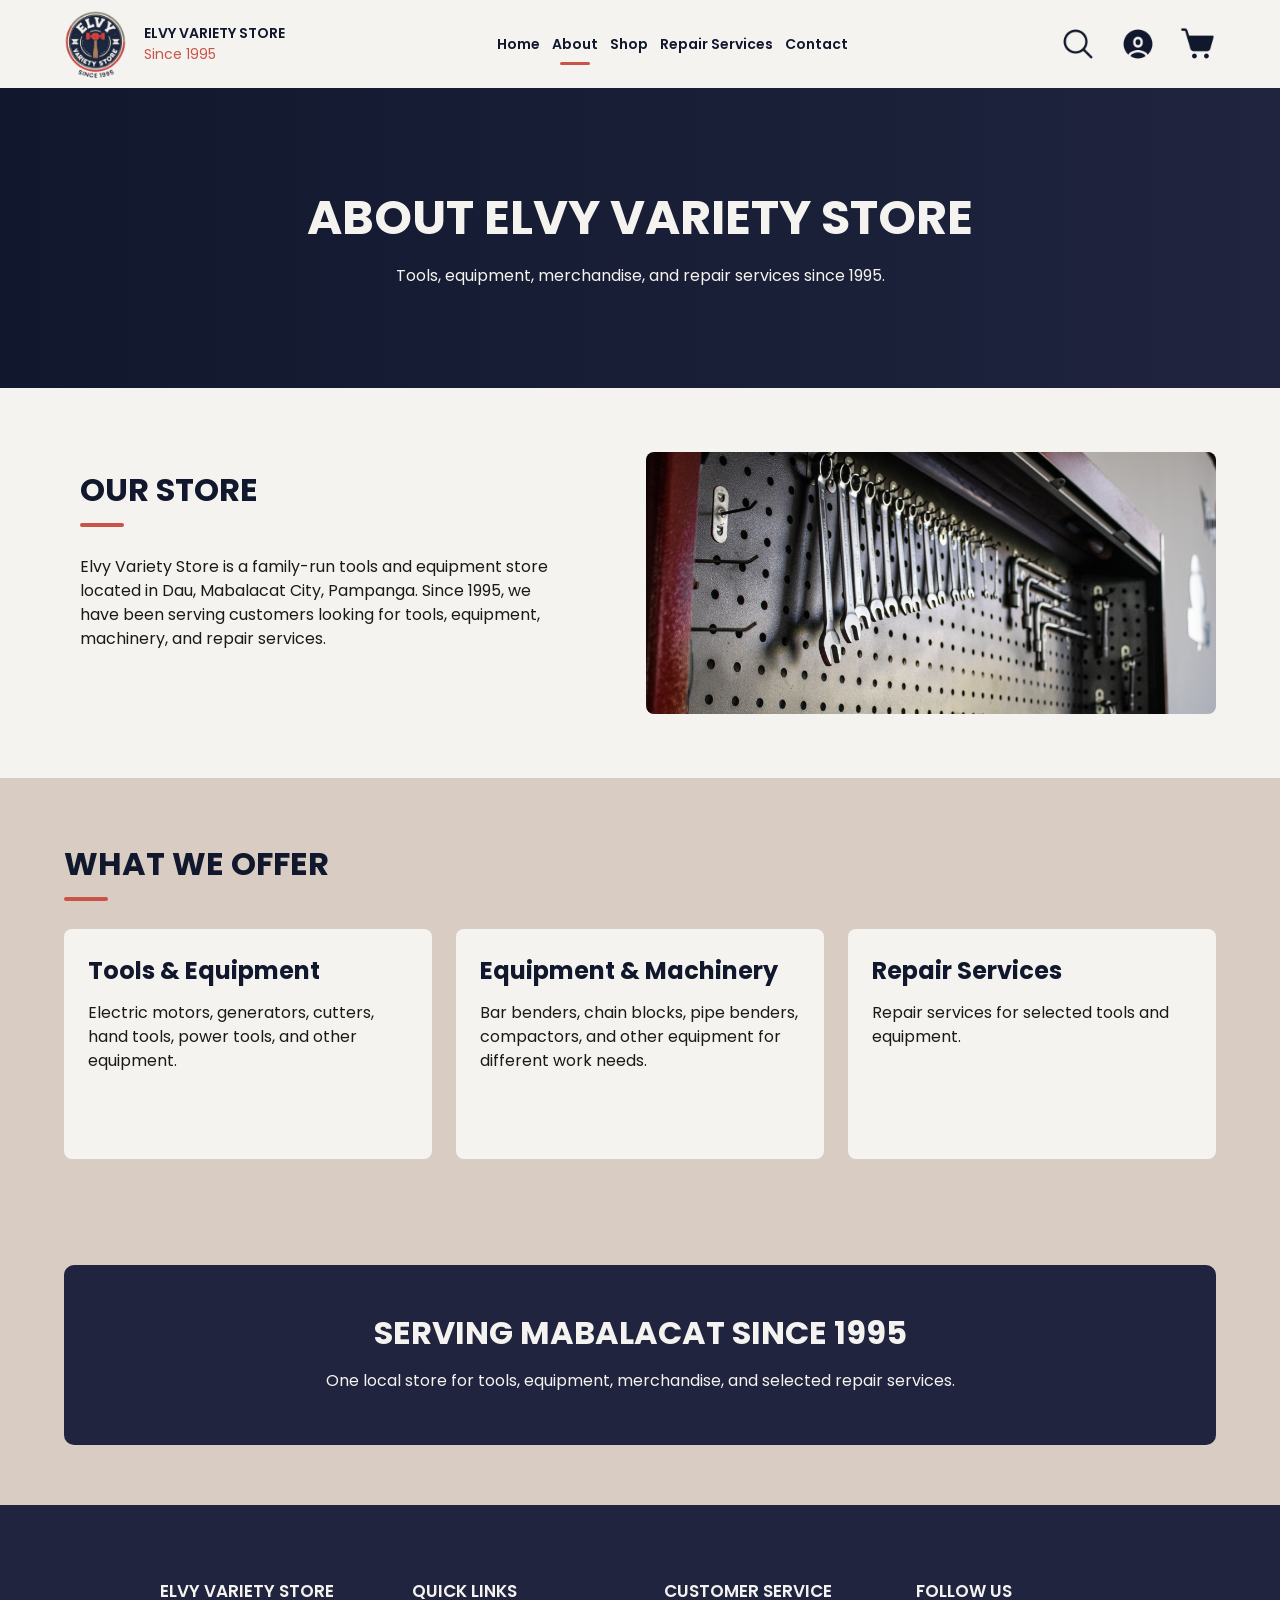
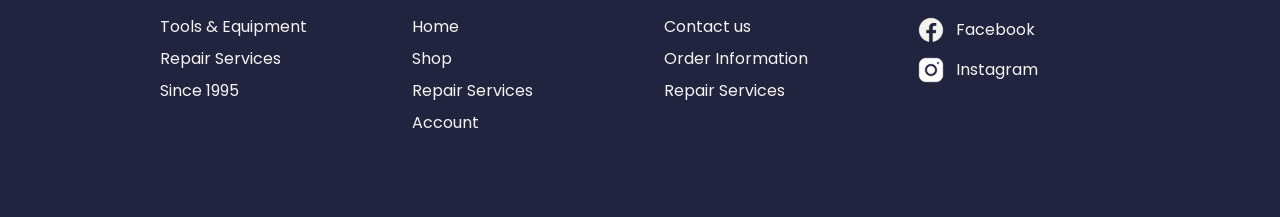
==== commit df2256e7: "Update Google Fonts embed" ====
--- a/about.html
+++ b/about.html
@@ -8,7 +8,7 @@
         <link rel="icon" href="favicon.ico">
         <link rel="preconnect" href="https://fonts.googleapis.com">
         <link rel="preconnect" href="https://fonts.gstatic.com" crossorigin>
-        <link href="https://fonts.googleapis.com/css2?family=Oswald:wght@500;600&family=Poppins:wght@400;500;600;700&display=swap" rel="stylesheet">
+        <link href="https://fonts.googleapis.com/css2?family=Oswald:wght@200..700&family=Poppins:ital,wght@0,100;0,200;0,300;0,400;0,500;0,600;0,700;0,800;0,900;1,100;1,200;1,300;1,400;1,500;1,600;1,700;1,800;1,900&display=swap" rel="stylesheet">
         <link rel="stylesheet" href="css/styles.css">
         <script src="js/products.js" defer></script>
         <script src="js/script.js" defer></script>
--- a/css/styles.css
+++ b/css/styles.css
@@ -752,6 +752,177 @@
     .checkout-product-image { height: 88px; }
 }
 
+/* Desktop */
+@media screen and (min-width: 1024px) {
+    .container { width: calc(100% - 128px); }
+    .header-content { height: 88px; display: flex; justify-content: space-between; gap: 20px; }
+    .menu-button { display: none; }
+    .brand-logo { width: 64px; height: 68px; flex-shrink: 0; }
+    .brand-text { display: flex; flex-direction: column; white-space: nowrap; font-size: 14px; }
+    .brand-text strong { font-weight: 600; color: var(--deep-navy); }
+    .brand-text span { color: var(--red); }
+    .main-navigation { display: flex; position: static; padding: 0; box-shadow: none; gap: 12px; flex-direction: row; }
+    .main-navigation.is-open { flex-direction: row; display: flex; }
+    .main-navigation a { padding: 10px 0; font-size: 14px; position: relative; }
+    .main-navigation a.active::after { position: absolute; bottom: 0; left: calc(50% - 15px); }
+    .header-actions { gap: 24px; }
+    .icon-link { width: 36px; height: 44px; }
+    .icon-link img { width: 36px; height: 36px; }
+    section.page-heading { min-height: 300px; display: flex; align-items: center; }
+    .page-heading h1 { font-size: 48px; }
+    .home-hero-content { padding: 0; display: grid; grid-template-columns: 54% 46%; min-height: 520px; }
+    .home-hero-copy { align-self: center; padding-right: 32px; }
+    .home-hero h1 { font-size: 46px; }
+    .home-hero-copy p { max-width: 500px; text-align: left; font-size: 16px; margin: 30px auto; }
+    .hero-photo img { height: 520px; border-radius: 0; }
+    .store-highlights { grid-template-columns: repeat(4,minmax(0,1fr)); padding: 32px 0 20px; gap: 24px; }
+    .store-highlight { align-items: flex-start; }
+    .hero-photo, .store-highlight img { margin: 0; }
+    .category-card { width: 180px; height: 200px; padding: 20px; }
+    .store-highlight h2, .category-card figcaption { font-size: 17px; }
+    .category-grid { gap: 20px; }
+    .categories-section { padding: 56px 0 24px; }
+    .section-title { font-size: 32px; }
+    .featured-products { grid-template-columns: repeat(5, minmax(0,1fr)); gap: 16px; }
+    .featured-products .product-card { border-radius: 0; }
+    .featured-products .product-card:last-child { grid-column: auto; width: auto; justify-self: stretch; }
+    .featured-products .product-name { font-size: 17px; }
+    .repair-banner { grid-template-columns: 56% 44%; }
+    .repair-banner-copy { padding: 40px 47px; }
+    .repair-banner h2 { font-size: 32px; }
+    .repair-banner p { font-size: 16px; }
+    .repair-banner-photo { min-height: 260px; }
+    .repair-banner-section { padding-bottom: 20px; }
+    .about-store { padding: 64px 0; gap: 64px; min-height: 390px; }
+    .about-store-copy { padding: 16px; }
+    .about-photo img { height: 262px; object-position: center top; }
+    .offers-section { padding: 64px 0 44px; }
+    .offers-grid { grid-template-columns: repeat(3, minmax(0,1fr)); }
+    .offer-card:last-child { grid-column: auto; width: auto; justify-self: stretch; }
+    .offer-card h3 { font-size: 24px; }
+    .since-section { padding: 42px 0 60px; background: var(--beige); }
+    .since-banner { min-height: 180px; }
+    .shop-controls .container { padding-left: 40px; }
+    .shop-controls { padding: 20px 0 30px; }
+    .shop-search-row { max-width: 660px; gap: 10px; margin-bottom: 24px; }
+    .sort-control { flex-basis: 190px; width: 190px; }
+    .sort-control select { font-size: 16px; border-radius: 0; }
+    .category-filters { gap: 16px; }
+    .product-grid { grid-template-columns: repeat(4, minmax(0,1fr)); gap: 24px 16px; }
+    .shop-list-section { padding-top: 60px; }
+    .product-grid .product-photo img { height: 220px; }
+    .product-gallery .commerce-product-image img { object-position: center; }
+    .site-footer { min-height: 300px; padding: 74px 0; }
+    .footer-grid { grid-template-columns: repeat(4,minmax(0,1fr)); max-width: 960px; gap: 48px; }
+    .footer-column h2 { font-size: 17px; }
+    .footer-column p, .footer-column a, .social-item { font-size: 16px; }
+    .social-item img { width: 30px; height: 30px; }
+    .repair-banner-photo img { object-position: center 35%; }
+    .signup-section { padding-bottom: 66px; }
+    .signup-card .signin-link { position: absolute; top: 100%; right: 0; left: 0; margin-top: 12px; }
+    .repair-hero-layout { grid-template-columns: 1.25fr 1fr; gap: 0; min-height: 320px; padding-top: 0; padding-bottom: 0; }
+    .service-hero-copy .page-heading { font-size: 48px; margin-top: 24px; margin-bottom: 24px; }
+    .repair-hero-image { position: relative; }
+    .repair-service-photo { height: 320px; }
+    .contact-hero .page-heading { margin-bottom: 12px; }
+    .equipment-services { padding-top: 56px; padding-bottom: 64px; }
+    .service-section-title { font-size: 32px; margin-bottom: 32px; }
+    .service-section-title::after { margin-top: 4px; }
+    .service-cards { grid-template-columns: repeat(4, minmax(0, 1fr)); }
+    .service-card { padding: 24px; }
+    .service-icon { width: 48px; height: 48px; flex-basis: 48px; }
+    .service-card h3, .service-card p { font-size: 18px; }
+    .repair-inquiry { padding-top: 56px; padding-bottom: 56px; }
+    .repair-inquiry-layout { grid-template-columns: 0.72fr 1fr; gap: 50px; align-items: start; }
+    .repair-inquiry-copy { padding-top: 10px; }
+    .repair-inquiry-copy .service-section-title { position: relative; padding-top: 28px; margin-bottom: 24px; }
+    .repair-inquiry-copy .service-section-title::after { position: absolute; left: 0; top: 0; margin: 0; }
+    .repair-inquiry-copy p { margin-bottom: 20px; }
+    .repair-form .service-form-actions { justify-content: center; }
+    .repair-form .service-form-actions .button { min-width: 180px; }
+    .contact-main { gap: 48px; padding-top: 28px; }
+    .contact-details { padding-top: 32px; }
+    .contact-detail { margin-bottom: 36px; }
+    .contact-form { padding: 28px 24px 10px; }
+    .store-location { padding: 48px 0; }
+    .store-location-layout { gap: 48px; }
+    .store-map { position: relative; overflow: hidden; border-radius: 10px; height: 400px; }
+    .repair-form .service-form-actions .button[type=submit], .repair-form .service-form-actions .button[type=reset] { flex: 0 0 180px; }
+    .product-main { padding-top: 48px; padding-bottom: 48px; }
+    .product-breadcrumb { font-size: 16px; }
+    .product-top-grid { grid-template-columns: minmax(0, 560fr) minmax(0, 616fr); gap: 72px; }
+    .product-gallery { padding: 10px 20px 10px; }
+    .product-gallery .commerce-product-image { height: 466px; }
+    .gallery-dots { margin-top: 10px; }
+    .product-purchase h1 { font-size: 32px; margin-bottom: 16px; }
+    .product-purchase .product-price { font-size: 20px; padding-bottom: 16px; margin-bottom: 16px; }
+    .product-description, .product-availability, .quantity-label { font-size: 16px; }
+    .product-availability { margin-top: 16px; }
+    .quantity-control { height: 44px; }
+    .quantity-control button { width: 44px; }
+    .quantity-control input.quantity-input { width: 54px; }
+    .product-information, .product-reviews { padding-block: 48px; }
+    .page-product .page-heading, .page-cart .page-heading, .page-checkout .page-heading { font-size: 32px; }
+    .product-information-card { padding: 24px; }
+    .product-information-card h3, .review-form h3 { font-size: 18px; }
+    .product-information-card p, .product-details-list { font-size: 16px; }
+    .product-information-card .commerce-small-note { font-size: 11px; }
+    .review-form { padding: 20px 24px; }
+    .review-rating-options { margin-top: 12px; }
+    .review-rating-options legend, .review-form > label { font-size: 16px; }
+    .review-rating-stars { gap: 6px; margin-bottom: 10px; }
+    .review-submit-row { grid-template-columns: minmax(0, 1fr) 192px; align-items: center; gap: 24px; }
+    .review-submit-row .commerce-button { width: 100%; }
+    .cart-main { min-height: 756px; }
+    .cart-layout { grid-template-columns: minmax(0, 824fr) minmax(320px, 400fr); }
+    .cart-column-labels, .cart-item { grid-template-columns: minmax(0, 3.5fr) 0.95fr 1.3fr 1fr 0.65fr; gap: 12px; }
+    .cart-column-labels { font-size: 16px; padding: 16px 20px; }
+    .cart-item { padding: 24px 20px; min-height: 190px; }
+    .cart-product-group { grid-template-columns: 20px 140px minmax(0, 1fr); gap: 12px; }
+    .cart-product-image { width: 140px; height: 140px; }
+    .cart-product-copy h2 { font-size: 15px; }
+    .cart-product-copy p, .cart-item-price, .cart-item-subtotal, .cart-remove { font-size: 13px; }
+    .cart-quantity { height: 40px; max-width: 120px; }
+    .cart-summary { width: 100%; }
+    .commerce-summary h2 { font-size: 20px; margin-bottom: 24px; }
+    .commerce-summary-lines > div { margin-bottom: 20px; }
+    .commerce-summary-lines .commerce-total { font-size: 18px; padding-top: 26px; margin-bottom: 24px; }
+    .commerce-back-link { font-size: 14px; }
+    .checkout-layout { grid-template-columns: minmax(0, 776fr) minmax(0, 448fr); }
+    .checkout-card { padding: 68px 24px 24px; }
+    .checkout-card legend { top: 24px; left: 24px; font-size: 18px; }
+    .commerce-field label { font-size: 16px; }
+    .checkout-address-grid { grid-template-columns: 1fr 1fr; gap: 20px 24px; }
+    .commerce-field textarea { height: 70px; }
+    .payment-option { font-size: 15px; margin-bottom: 16px; }
+    .payment-option:last-child { margin-bottom: 0; }
+    .payment-option strong { margin-bottom: 2px; }
+    .payment-option small { font-size: 13px; }
+    .checkout-summary { padding: 24px 24px 32px; }
+    .checkout-product { gap: 16px; padding-bottom: 36px; margin-bottom: 28px; }
+    .checkout-product-image { width: 100px; height: 100px; }
+    .checkout-product h3 { font-size: 14px; margin: 8px 0 12px; }
+    .checkout-product p { font-size: 12px; margin-bottom: 12px; }
+    .checkout-product strong, .checkout-summary .commerce-summary-lines { font-size: 14px; }
+    section.account-heading, section.signup-heading { min-height: 220px; padding: 60px 0 48px; }
+}
+
+/* Compact Desktop */
+@media screen and (min-width: 1024px) and (max-width: 1279px) {
+    .cart-layout { grid-template-columns: 1fr; }
+    .cart-summary { width: 360px; }
+}
+
+/* Wide Desktop */
+@media screen and (min-width: 1400px) {
+    .container { width: calc(100% - 192px); }
+    .brand-text strong { font-size: 18px; }
+    .brand-text span, .main-navigation a { font-size: 16px; }
+    .main-navigation, .header-actions { gap: 28px; }
+    .icon-link img { width: 40px; height: 40px; }
+    .home-hero h1 { font-size: 54px; }
+}
+
 /* Shared Mobile and Tablet Account Styles */
 @media screen and (max-width: 1023px) {
     section.account-heading { padding: 42px 0 80px; }
@@ -831,5 +1002,147 @@
     .history-status-column { width: 17%; }
 }
 
+/* Print */
+@media print {
+    @page { size: A4; margin: 14mm; }
+    :root {
+        --navy: #000; --deep-navy: #000; --beige: #fff; --off-white: #fff; --red: #000; --black-gray: #000; --gray: #000; --green: #000;
+        --orange: #000;
+    }
+    body { background: #fff; color: #000; font-size: 10pt; line-height: 1.4; }
+    .container { width: 100%; max-width: none; }
+    h1,
+    h2,
+    h3,
+    p,
+    a,
+    label,
+    legend,
+    td,
+    th,
+    dt,
+    dd,
+    address,
+    strong,
+    small,
+    .home-hero h1,
+    .repair-banner h2,
+    .since-banner h2,
+    .page-heading h1,
+    .order-history-table th,
+    .service-hero-copy .page-heading,
+    .status-processing,
+    .status-completed,
+    .status-cancelled {
+        color: #000;
+    }
+    section.page-heading,
+    .home-hero,
+    .repair-banner,
+    .since-banner,
+    .store-highlights,
+    .featured-section,
+    .shop-list-section,
+    .offers-section,
+    .site-footer,
+    .signup-card,
+    .account-panel,
+    .account-menu,
+    .order-history-table thead,
+    .repair-hero,
+    .contact-hero,
+    .repair-inquiry,
+    .store-location,
+    .service-card,
+    .service-form,
+    .commerce-background,
+    .product-information,
+    .checkout-card,
+    .commerce-summary,
+    .product-information-card,
+    .product-card,
+    .offer-card,
+    .cart-item,
+    .image-placeholder,
+    .checkout-card legend {
+        background: #fff; color: #000; box-shadow: none;
+    }
+    .form-input, .form-input:focus, .quantity-control input.quantity-input { background: #fff; color: #000; box-shadow: none; }
+    header,
+    nav,
+    button,
+    video,
+    .skip-link,
+    .cart-notification,
+    .cart-notification.is-visible,
+    .button,
+    .commerce-button,
+    .account-primary-button,
+    .commerce-back-link,
+    .view-orders-link,
+    .password-toggle,
+    .commerce-summary .commerce-button,
+    .product-purchase > .commerce-button,
+    .shop-controls,
+    .hero-buttons,
+    .video-section,
+    .review-form,
+    .gallery-dots,
+    .store-map,
+    .account-menu,
+    .account-terms,
+    .signin-link,
+    .form-choice,
+    .form-message,
+    .form-status,
+    .hero-photo,
+    .about-photo,
+    .repair-banner-photo,
+    .product-photo,
+    .product-gallery,
+    .repair-hero-image,
+    .category-card img,
+    .cart-column-labels,
+    .footer-grid,
+    .featured-products {
+        display: none;
+    }
+    .home-hero-content,
+    .about-store,
+    .repair-banner,
+    .repair-hero-layout,
+    .store-location-layout,
+    .product-top-grid,
+    .product-information-grid,
+    .cart-layout,
+    .checkout-layout,
+    .account-layout {
+        display: block;
+    }
+    section.page-heading, .home-hero, .repair-hero, .contact-hero, .account-layout { min-height: 0; height: auto; padding: 20px 0; }
+    .signup-section, .product-main, .cart-main, .checkout-main, .site-footer { min-height: 0; padding: 20px 0; }
+    .home-hero-content, .home-hero-copy, .service-hero-copy { min-height: 0; padding: 0; text-align: left; }
+    .service-accent,
+    .red-line,
+    .section-title::after,
+    .service-section-title::after,
+    section.account-heading .container::before,
+    section.signup-heading .container::before {
+        display: none;
+    }
+    .product-card, .offer-card, .service-card, .account-panel, .cart-item, .commerce-summary { break-inside: avoid; margin: 12px 0; }
+    .cart-item { display: block; min-height: 0; padding: 12px 0; }
+    .cart-product-group { grid-template-columns: 80px minmax(0, 1fr); }
+    .cart-product-image { width: 80px; height: 80px; }
+    .cart-item-price { display: block; position: static; }
+    .cart-product-copy .cart-mobile-price { display: none; }
+    .cart-quantity::before { content: "Quantity: "; align-self: center; }
+    .cart-summary { width: 100%; }
+    .print-only { display: block; }
+    .print-product-table { display: table; width: 100%; border-collapse: collapse; }
+    .print-product-table th, .print-product-table td { border-bottom: 1px solid #888; padding: 9px 10px; text-align: left; font-size: 9pt; }
+    .print-contact { color: #000; font-size: 9pt; font-style: normal; }
+}
+
 /* Hidden content stays hidden in every layout. */
 body [hidden] { display: none; }
